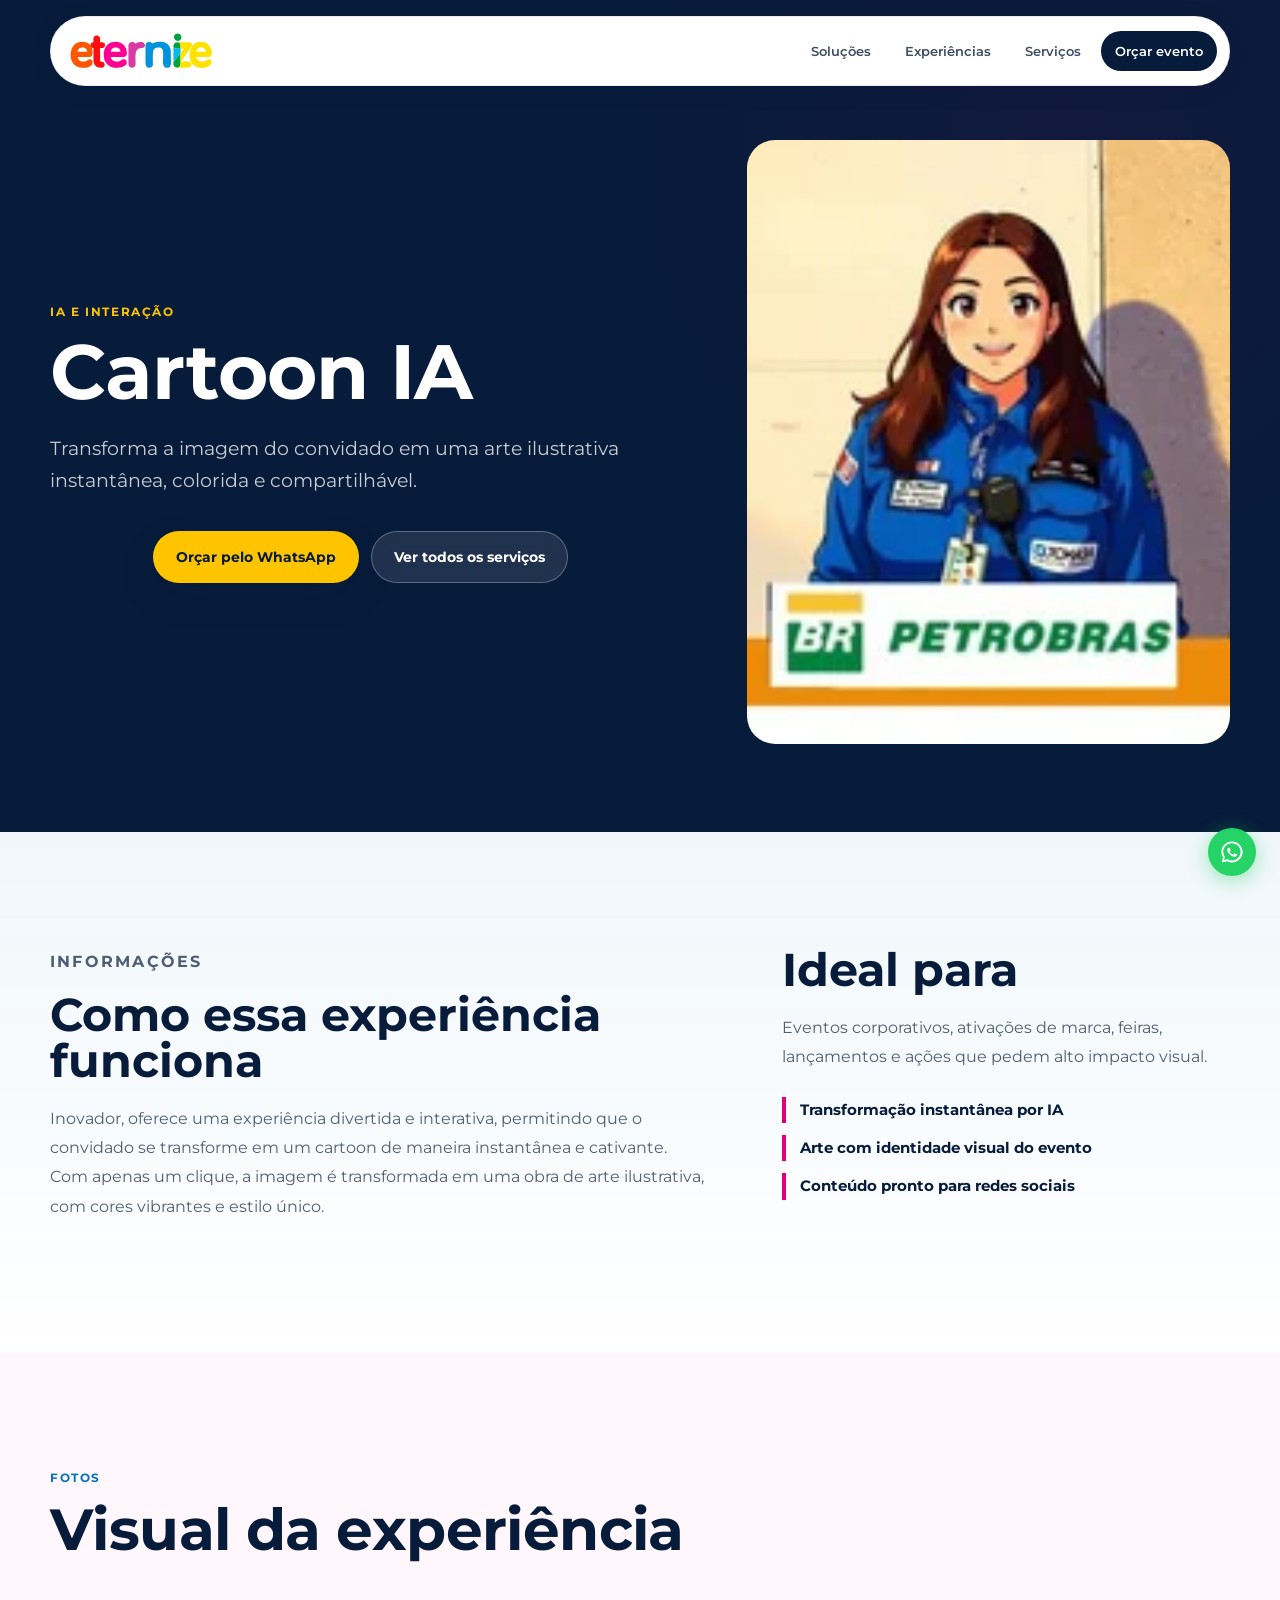
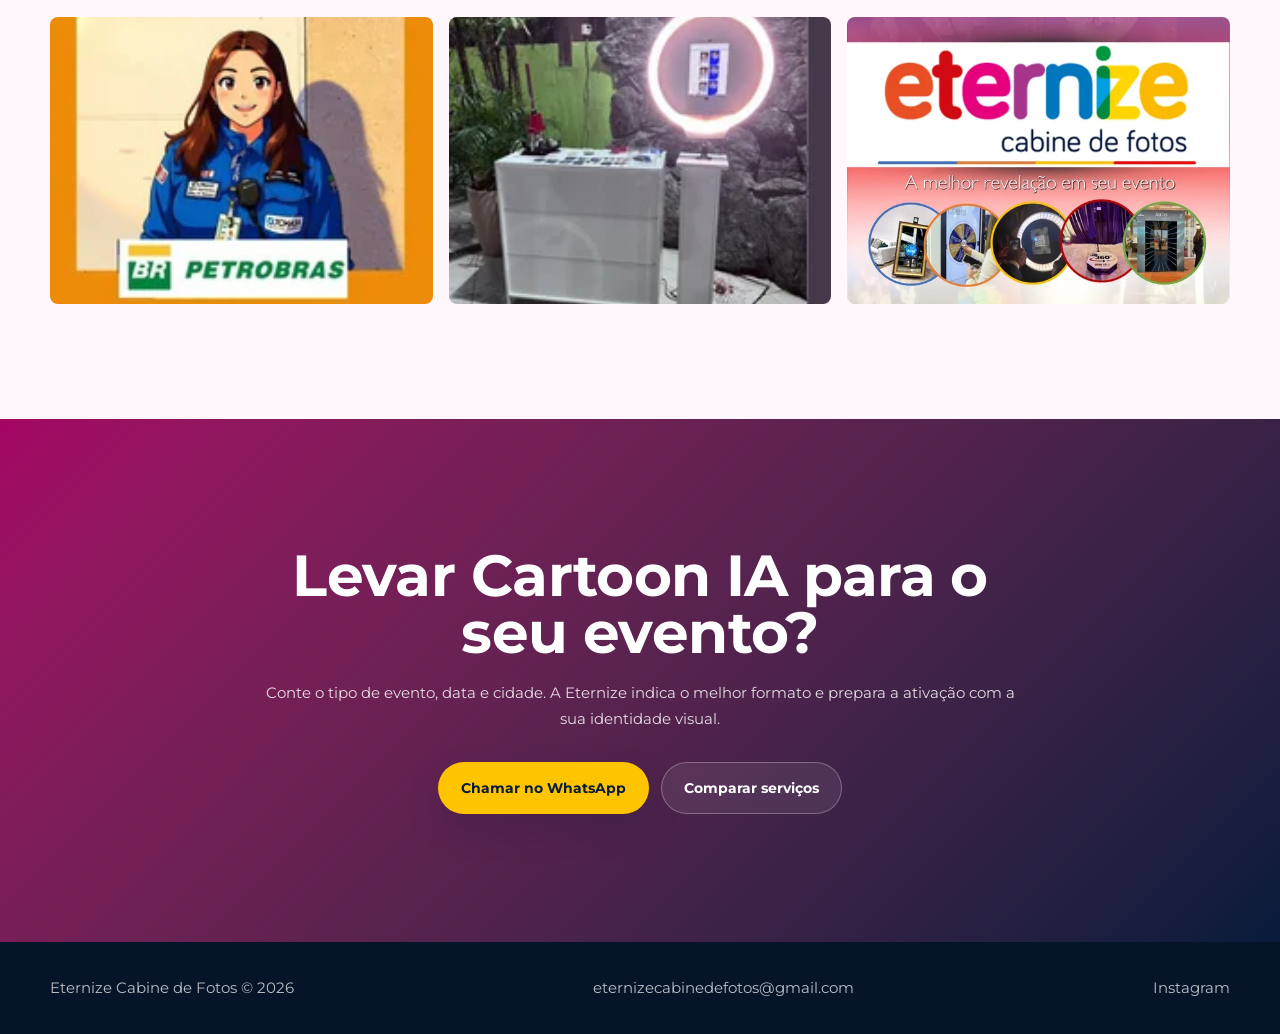
==== produto.html @ 64b79873 "Atualiza site Eternize" ====
<!doctype html>
<html lang="pt-BR">
  <head>
    <meta charset="utf-8" />
    <meta name="viewport" content="width=device-width, initial-scale=1" />
    <meta name="description" content="Produto Eternize Cabine de Fotos com fotos, informações e orçamento pelo WhatsApp." />
    <title>Produto | Eternize Cabine de Fotos</title>
    <link rel="preconnect" href="https://fonts.googleapis.com" />
    <link rel="preconnect" href="https://fonts.gstatic.com" crossorigin />
    <link href="https://fonts.googleapis.com/css2?family=Montserrat:ital,wght@0,400;0,500;0,600;0,700;0,800;0,900;1,400;1,600&display=swap" rel="stylesheet" />
    <link rel="stylesheet" href="styles.css" />
  </head>
  <body>
    <div class="scroll-progress" aria-hidden="true"></div>

    <header class="site-header" data-header>
      <a class="brand" href="index.html#inicio" aria-label="Eternize Cabine de Fotos">
        <img src="logosvg.svg" alt="Eternize cabine de fotos" />
      </a>
      <button class="nav-toggle" type="button" aria-label="Abrir menu" aria-expanded="false" data-nav-toggle>
        <span></span>
        <span></span>
        <span></span>
      </button>
      <nav class="nav-links" data-nav>
        <a href="index.html#solucoes">Soluções</a>
        <a href="index.html#experiencias">Experiências</a>
        <a href="servicos.html">Serviços</a>
        <a class="nav-cta" href="https://wa.me/5513991571785?text=Ola%2C%20quero%20potencializar%20meu%20evento%20com%20a%20Eternize." target="_blank" rel="noreferrer">Orçar evento</a>
      </nav>
    </header>

    <main class="product-page" data-product-page>
      <section class="product-hero" data-product-accent>
        <div class="product-hero-copy reveal">
          <p class="eyebrow" data-product-category>Serviço Eternize</p>
          <h1 data-product-title>Produto Eternize</h1>
          <p data-product-summary>Experiência interativa para eventos sociais e corporativos.</p>
          <div class="hero-actions">
            <a class="button button-primary" href="#" target="_blank" rel="noreferrer" data-product-whatsapp data-ripple>Orçar pelo WhatsApp</a>
            <a class="button button-ghost services-back-link" href="servicos.html" data-ripple>Ver todos os serviços</a>
          </div>
        </div>
        <figure class="product-hero-media reveal">
          <img src="assets/site/totem-fotos.webp" alt="" data-product-image />
        </figure>
      </section>

      <section class="section product-info-section">
        <div class="product-info-grid">
          <div class="product-copy reveal">
            <p class="eyebrow">Informações</p>
            <h2>Como essa experiência funciona</h2>
            <p data-product-description></p>
          </div>
          <div class="product-details reveal">
            <h2>Ideal para</h2>
            <p data-product-ideal></p>
            <ul data-product-features></ul>
          </div>
        </div>
      </section>

      <section class="section product-gallery-section">
        <div class="section-heading reveal">
          <p class="eyebrow">Fotos</p>
          <h2>Visual da experiência</h2>
        </div>
        <div class="product-gallery" data-product-gallery></div>
      </section>

      <section class="product-final-cta" data-product-accent>
        <div class="final-inner reveal">
          <h2 data-product-cta-title>Vamos montar essa experiência no seu evento?</h2>
          <p>Conte o tipo de evento, data e cidade. A Eternize indica o melhor formato e prepara a ativação com a sua identidade visual.</p>
          <div class="hero-actions">
            <a class="button button-primary" href="#" target="_blank" rel="noreferrer" data-product-whatsapp data-ripple>Chamar no WhatsApp</a>
            <a class="button button-ghost light" href="servicos.html" data-ripple>Comparar serviços</a>
          </div>
        </div>
      </section>
    </main>

    <footer class="site-footer">
      <p>Eternize Cabine de Fotos © 2026</p>
      <a href="mailto:eternizecabinedefotos@gmail.com">eternizecabinedefotos@gmail.com</a>
      <a href="https://www.instagram.com/eternizecabinedefotos/" target="_blank" rel="noreferrer">Instagram</a>
    </footer>

    <a class="wpp-float" href="https://wa.me/5513991571785?text=Ola%2C%20quero%20conhecer%20as%20ativacoes%20da%20Eternize." target="_blank" rel="noreferrer" aria-label="Falar no WhatsApp">
      <svg viewBox="0 0 32 32" fill="currentColor" aria-hidden="true">
        <path d="M16 3C8.8 3 3 8.7 3 15.8c0 2.4.7 4.7 1.9 6.7L3.5 29l6.7-1.7c1.8 1 3.8 1.5 5.9 1.5 7.2 0 13-5.7 13-12.8S23.2 3 16 3Zm0 23.5c-1.9 0-3.7-.5-5.3-1.5l-.4-.2-4 .9.9-3.8-.3-.4c-1.1-1.7-1.7-3.6-1.7-5.7 0-5.8 4.8-10.5 10.7-10.5s10.7 4.7 10.7 10.5S21.9 26.5 16 26.5Zm5.9-7.8c-.3-.2-1.9-.9-2.2-1-.3-.1-.5-.2-.7.2-.2.3-.8 1-.9 1.2-.2.2-.3.2-.6.1-.3-.2-1.3-.5-2.5-1.5-.9-.8-1.5-1.8-1.7-2.1-.2-.3 0-.5.1-.6.1-.1.3-.3.5-.5.1-.2.2-.3.3-.5.1-.2 0-.4 0-.5 0-.2-.7-1.7-1-2.3-.3-.6-.5-.5-.7-.5h-.6c-.2 0-.5.1-.8.4-.3.3-1 1-1 2.5s1.1 2.9 1.2 3.1c.2.2 2.1 3.2 5.1 4.5.7.3 1.3.5 1.7.6.7.2 1.4.2 1.9.1.6-.1 1.9-.8 2.1-1.5.3-.7.3-1.4.2-1.5-.1-.1-.3-.2-.6-.4Z"/>
      </svg>
    </a>

    <script src="produtos.js"></script>
    <script src="produto.js"></script>
    <script src="script.js"></script>
  </body>
</html>
---- styles.css ----
:root {
  --ink: #071b3a;
  --ink-2: #17335f;
  --paper: #fbfcff;
  --muted: #667085;
  --line: rgba(7, 27, 58, 0.12);
  --white: #ffffff;
  --orange: #f15a24;
  --red: #df1018;
  --pink: #e2007a;
  --blue: #0274bc;
  --green: #0aa64b;
  --yellow: #ffc400;
  --shadow: 0 24px 70px rgba(7, 27, 58, 0.18);
  --radius: 12px;
  --section-accent: var(--blue);
}

/* Prevent scroll during loader */
html.js-loading {
  overflow: hidden;
}

/* ─── Loader ─────────────────────────────────────────────────── */
#loader {
  position: fixed;
  inset: 0;
  z-index: 9999;
  display: flex;
  align-items: center;
  justify-content: center;
  background: var(--ink);
}

.loader-inner {
  display: flex;
  flex-direction: column;
  align-items: center;
}

.loader-logo {
  width: min(520px, 78vw);
  height: auto;
  overflow: visible;
}

.loader-logo path {
  fill: transparent;
  stroke-linecap: round;
  stroke-linejoin: round;
}

/* Base */
* {
  box-sizing: border-box;
}

html {
  scroll-behavior: smooth;
}

body {
  margin: 0;
  color: var(--ink);
  background: var(--paper);
  font-family:
    "Montserrat", ui-sans-serif, system-ui, -apple-system, BlinkMacSystemFont, "Segoe UI", sans-serif;
  letter-spacing: 0;
}

body.nav-open {
  overflow: hidden;
}

img {
  display: block;
  max-width: 100%;
}

a {
  color: inherit;
  text-decoration: none;
}

button,
a {
  -webkit-tap-highlight-color: transparent;
}

.scroll-progress {
  position: fixed;
  inset: 0 auto auto 0;
  z-index: 80;
  width: 100%;
  height: 4px;
  transform: scaleX(0);
  transform-origin: left;
  background: linear-gradient(90deg, var(--orange), var(--pink), var(--blue), var(--green), var(--yellow));
}

.site-header {
  position: fixed;
  top: 16px;
  left: 50%;
  z-index: 70;
  display: flex;
  width: min(1180px, calc(100% - 32px));
  height: 70px;
  align-items: center;
  justify-content: space-between;
  gap: 24px;
  padding: 10px 12px 10px 18px;
  border: 1px solid rgba(7, 27, 58, 0.08);
  border-radius: 999px;
  background: #ffffff;
  box-shadow: 0 4px 24px rgba(7, 27, 58, 0.08);
  transform: translateX(-50%);
  transition:
    top 220ms ease,
    box-shadow 220ms ease;
}

.site-header.is-scrolled {
  top: 10px;
  box-shadow: 0 8px 36px rgba(7, 27, 58, 0.13);
}

.brand {
  display: inline-flex;
  align-items: center;
  height: 38px;
  flex-shrink: 0;
}

.brand img {
  width: auto;
  height: 100%;
  object-fit: contain;
}

.nav-links {
  display: flex;
  align-items: center;
  gap: 6px;
  font-size: 0.82rem;
  font-weight: 600;
  color: rgba(7, 27, 58, 0.78);
}

.nav-links a {
  display: inline-flex;
  min-height: 40px;
  align-items: center;
  border-radius: 999px;
  padding: 0 14px;
  transition:
    color 180ms ease,
    background-color 180ms ease,
    transform 180ms ease;
}

.nav-links a:hover {
  color: var(--ink);
  background: rgba(2, 116, 188, 0.08);
  transform: translateY(-1px);
}

.nav-links .nav-cta {
  color: var(--white);
  background: var(--ink);
}

.nav-links .nav-cta:hover {
  color: var(--white);
  background: var(--blue);
}

.nav-toggle {
  display: none;
  width: 44px;
  height: 44px;
  flex: 0 0 auto;
  border: 0;
  border-radius: 999px;
  background: var(--ink);
  color: var(--white);
  cursor: pointer;
}

.nav-toggle span {
  display: block;
  width: 18px;
  height: 2px;
  margin: 4px auto;
  border-radius: 999px;
  background: currentColor;
  transition:
    transform 180ms ease,
    opacity 180ms ease;
}

.nav-open .nav-toggle span:nth-child(1) {
  transform: translateY(6px) rotate(45deg);
}

.nav-open .nav-toggle span:nth-child(2) {
  opacity: 0;
}

.nav-open .nav-toggle span:nth-child(3) {
  transform: translateY(-6px) rotate(-45deg);
}

.hero {
  position: relative;
  min-height: 100svh;
  overflow: hidden;
  display: flex;
  flex-direction: column;
  align-items: center;
  justify-content: center;
  text-align: center;
  padding: 120px clamp(24px, 8vw, 140px) 96px;
  color: var(--white);
  isolation: isolate;
}

.hero-video {
  position: absolute;
  inset: 0;
  width: 100%;
  height: 100%;
  object-fit: cover;
  z-index: -2;
  pointer-events: none;
}

.hero-video--desktop { display: none; }
.hero-video--mobile  { display: block; }

@media (min-width: 768px) {
  .hero-video--mobile  { display: none; }
  .hero-video--desktop { display: block; }
}

.hero-overlay {
  position: absolute;
  inset: 0;
  z-index: -1;
  background: linear-gradient(
    180deg,
    rgba(7, 27, 58, 0.88) 0%,
    rgba(7, 27, 58, 0.58) 48%,
    rgba(7, 27, 58, 0.92) 100%
  );
}

.hero-scroll {
  position: absolute;
  bottom: 36px;
  left: 50%;
  transform: translateX(-50%);
  z-index: 2;
  width: 22px;
  height: 36px;
  border: 2px solid rgba(255, 255, 255, 0.32);
  border-radius: 99px;
}

.hero-scroll::before {
  content: "";
  position: absolute;
  top: 5px;
  left: 50%;
  transform: translateX(-50%);
  width: 3px;
  height: 7px;
  background: rgba(255, 255, 255, 0.65);
  border-radius: 99px;
  animation: hero-dot 1.8s ease-in-out infinite;
}

@keyframes hero-dot {
  0%   { opacity: 1; top: 5px; }
  100% { opacity: 0; top: 22px; }
}

/* Hero badge */
.hero-badge {
  display: inline-flex;
  align-items: center;
  gap: 10px;
  margin-bottom: 20px;
  padding: 7px 16px 7px 12px;
  border: 1px solid rgba(255, 255, 255, 0.18);
  border-radius: 999px;
  background: rgba(255, 255, 255, 0.08);
  backdrop-filter: blur(12px);
  color: rgba(255, 255, 255, 0.88);
  font-size: 0.75rem;
  font-weight: 700;
  letter-spacing: 0.06em;
  text-transform: uppercase;
}

.hero-badge-pulse {
  display: block;
  width: 8px;
  height: 8px;
  flex-shrink: 0;
  border-radius: 50%;
  background: #22e87a;
  box-shadow: 0 0 0 0 rgba(34, 232, 122, 0.5);
  animation: badge-pulse 2.2s ease-out infinite;
}

@keyframes badge-pulse {
  0%   { box-shadow: 0 0 0 0 rgba(34, 232, 122, 0.55); }
  70%  { box-shadow: 0 0 0 8px rgba(34, 232, 122, 0); }
  100% { box-shadow: 0 0 0 0 rgba(34, 232, 122, 0); }
}

.hero-content {
  position: relative;
  z-index: 2;
  max-width: 860px;
  display: flex;
  flex-direction: column;
  align-items: center;
}

.hero-content .eyebrow {
  color: var(--yellow);
}

.hero-highlight {
  color: var(--yellow);
}

.hero-highlight-pink {
  color: var(--pink);
}

.hero-content h1 {
  max-width: 20ch;
}

.eyebrow {
  display: inline-block;
  margin: 0 0 16px;
  color: var(--section-accent);
  font-size: 0.72rem;
  font-weight: 700;
  letter-spacing: 0.14em;
  text-transform: uppercase;
}

h1,
h2,
h3,
p {
  margin-top: 0;
}

h1 {
  max-width: 12ch;
  margin-bottom: 22px;
  font-family: "Montserrat", sans-serif;
  font-size: clamp(2.6rem, 5vw, 5.5rem);
  line-height: 1.05;
  font-weight: 700;
  letter-spacing: -0.01em;
}

h2 {
  margin-bottom: 18px;
  font-family: "Montserrat", sans-serif;
  font-size: clamp(2rem, 4.5vw, 5rem);
  line-height: 1.0;
  font-weight: 700;
  letter-spacing: -0.01em;
}

h3 {
  margin-bottom: 10px;
  font-size: 0.95rem;
  line-height: 1.3;
  font-weight: 700;
}

.hero-copy {
  max-width: 620px;
  margin-bottom: 36px;
  color: rgba(255, 255, 255, 0.78);
  font-size: clamp(1rem, 1.8vw, 1.2rem);
  line-height: 1.6;
}

.hero-actions {
  display: flex;
  flex-wrap: wrap;
  gap: 12px;
  align-items: center;
  justify-content: center;
}

.button {
  --button-bg: var(--white);
  --button-fg: var(--ink);
  position: relative;
  isolation: isolate;
  display: inline-flex;
  min-height: 52px;
  align-items: center;
  justify-content: center;
  overflow: hidden;
  border: 1px solid transparent;
  border-radius: 999px;
  padding: 0 22px;
  color: var(--button-fg);
  background: var(--button-bg);
  font-size: 0.88rem;
  font-weight: 700;
  box-shadow: 0 14px 35px rgba(7, 27, 58, 0.16);
  transition:
    transform 180ms ease,
    box-shadow 180ms ease,
    border-color 180ms ease;
}

.button::before {
  position: absolute;
  inset: auto auto 0 0;
  z-index: -1;
  width: 100%;
  height: 0;
  background: var(--section-accent);
  content: "";
  transition: height 260ms cubic-bezier(0.2, 0.8, 0.2, 1);
}

.button:hover {
  transform: translateY(-2px);
  box-shadow: 0 18px 48px rgba(7, 27, 58, 0.24);
}

.button:hover::before {
  height: 100%;
}

.button-primary {
  --button-bg: var(--yellow);
  --button-fg: var(--ink);
}

.button-ghost {
  --button-bg: rgba(255, 255, 255, 0.11);
  --button-fg: var(--white);
  border-color: rgba(255, 255, 255, 0.28);
  box-shadow: none;
  backdrop-filter: blur(12px);
}

.button-ghost.light {
  --button-bg: rgba(255, 255, 255, 0.08);
  --button-fg: var(--white);
}

.ripple {
  position: absolute;
  width: 18px;
  height: 18px;
  border-radius: 999px;
  pointer-events: none;
  background: rgba(255, 255, 255, 0.55);
  transform: translate(-50%, -50%) scale(0);
  animation: ripple 520ms ease-out;
}

@keyframes ripple {
  to {
    opacity: 0;
    transform: translate(-50%, -50%) scale(18);
  }
}

/* ─── Ticker bar ─────────────────────────────────────────────── */
@keyframes ticker-scroll {
  from { transform: translateX(0); }
  to   { transform: translateX(-50%); }
}

.ticker-section {
  position: relative;
  z-index: 6;
  background: var(--yellow);
  overflow: hidden;
  padding: 20px 0;
  box-shadow: 0 8px 40px rgba(7, 27, 58, 0.22);
}

.ticker-inner {
  display: flex;
  overflow: hidden;
}

.ticker-track {
  display: flex;
  width: max-content;
  white-space: nowrap;
  animation: ticker-scroll 30s linear infinite;
}

.ticker-section:hover .ticker-track {
  animation-play-state: paused;
}

.ticker-item {
  display: inline-flex;
  align-items: center;
  padding: 4px 0;
  color: var(--ink);
  font-size: 0.78rem;
  font-weight: 800;
  letter-spacing: 0.1em;
  text-transform: uppercase;
  white-space: nowrap;
}

.ticker-item::after {
  content: "◆";
  margin: 0 22px;
  color: var(--orange);
  font-size: 0.55em;
  vertical-align: middle;
}


/* ─── WhatsApp float ─────────────────────────────────────────── */
.wpp-float {
  position: fixed;
  bottom: 24px;
  right: 24px;
  z-index: 200;
  display: flex;
  align-items: center;
  justify-content: center;
  width: 48px;
  height: 48px;
  border-radius: 50%;
  background: #25d366;
  color: #fff;
  box-shadow: 0 4px 20px rgba(37, 211, 102, 0.45);
  transition: transform 200ms ease, box-shadow 200ms ease;
}

.wpp-float svg {
  width: 26px;
  height: 26px;
}

.wpp-float:hover {
  transform: scale(1.1);
  box-shadow: 0 6px 28px rgba(37, 211, 102, 0.6);
}

.section {
  --section-accent: var(--blue);
  padding: clamp(72px, 9vw, 132px) max(24px, calc((100vw - 1180px) / 2));
}

.section-blue {
  --section-accent: var(--blue);
}

.section-orange {
  --section-accent: var(--orange);
}

.section-pink {
  --section-accent: var(--pink);
}

.section-green {
  --section-accent: var(--green);
}

.section-yellow {
  --section-accent: var(--yellow);
}

.section-red {
  --section-accent: var(--red);
}

.section-heading {
  max-width: 840px;
  margin-bottom: clamp(34px, 5vw, 58px);
}

.section-heading p:not(.eyebrow) {
  max-width: 720px;
  color: var(--muted);
  font-size: 0.96rem;
  line-height: 1.72;
}

.goals-section {
  position: relative;
  overflow: hidden;
  isolation: isolate;
  background:
    linear-gradient(135deg, rgba(2, 116, 188, 0.1), rgba(2, 116, 188, 0) 36%),
    linear-gradient(180deg, #ffffff 0%, #f7fbff 48%, #fff7f2 100%);
}

.goals-section::before {
  position: absolute;
  inset: 0;
  z-index: -1;
  background-image:
    linear-gradient(rgba(7, 27, 58, 0.055) 1px, transparent 1px),
    linear-gradient(90deg, rgba(7, 27, 58, 0.055) 1px, transparent 1px);
  background-size: 58px 58px;
  content: "";
  opacity: 0.6;
  pointer-events: none;
}

.goals-shell {
  display: grid;
  grid-template-columns: minmax(0, 1.15fr) minmax(300px, 0.75fr);
  gap: clamp(32px, 6vw, 84px);
  align-items: stretch;
  margin-bottom: clamp(34px, 6vw, 72px);
}

.goals-intro {
  max-width: 790px;
}

.goals-intro h2 {
  max-width: 760px;
  margin-bottom: 20px;
  letter-spacing: 0;
}

.goals-title-accent {
  color: var(--orange);
}

.goals-intro > p {
  max-width: 680px;
  margin-bottom: 28px;
  color: rgba(7, 27, 58, 0.72);
  font-size: clamp(0.98rem, 1.5vw, 1.08rem);
  line-height: 1.74;
}

.goals-proof {
  display: grid;
  grid-template-columns: repeat(3, minmax(0, 1fr));
  gap: 12px;
}

.goals-proof span {
  min-width: 0;
  border-left: 3px solid var(--orange);
  padding: 2px 0 2px 14px;
  color: rgba(7, 27, 58, 0.68);
  font-size: 0.8rem;
  line-height: 1.55;
}

.goals-proof strong {
  display: block;
  margin-bottom: 4px;
  color: var(--ink);
  font-size: 0.76rem;
  letter-spacing: 0.08em;
  text-transform: uppercase;
}

.goals-showcase {
  display: flex;
  width: min(100%, 390px);
  height: 100%;
  justify-self: end;
}

.goals-showcase-media {
  position: relative;
  flex: 1 1 auto;
  overflow: hidden;
  height: 100%;
  min-height: 100%;
  width: 100%;
  margin: 0;
  border: 0;
  border-radius: 28px;
  background: #06142a;
  box-shadow: none;
}

.goals-showcase-media img {
  position: absolute;
  inset: 0;
  width: 100%;
  height: 100%;
  min-height: 100%;
  object-fit: cover;
  opacity: 1;
}

.goals-grid {
  display: grid;
  grid-template-columns: repeat(4, minmax(0, 1fr));
  gap: 16px;
}

.goals-card {
  position: relative;
  display: flex;
  min-width: 0;
  min-height: 292px;
  flex-direction: column;
  overflow: hidden;
  border: 1px solid rgba(7, 27, 58, 0.1);
  border-radius: 8px;
  padding: 22px;
  color: var(--ink);
  background: linear-gradient(180deg, #ffffff 0%, #fbfdff 100%);
  box-shadow: 0 10px 32px rgba(7, 27, 58, 0.08);
  transition:
    transform 200ms ease,
    box-shadow 200ms ease,
    border-color 200ms ease;
}

.goals-card::before {
  position: absolute;
  inset: 0 0 auto;
  height: 4px;
  background: var(--gc);
  content: "";
}

.goals-card::after {
  position: absolute;
  right: -26px;
  bottom: 18px;
  width: 92px;
  height: 180px;
  background: var(--gc);
  content: "";
  opacity: 0.055;
  pointer-events: none;
  transform: skewX(-16deg);
}

.goals-card:hover,
.goals-card:focus-visible {
  border-color: var(--gc);
  box-shadow: 0 24px 64px rgba(7, 27, 58, 0.16);
  transform: translateY(-6px);
}

.goals-card:focus-visible {
  outline: 3px solid rgba(2, 116, 188, 0.28);
  outline-offset: 3px;
}

.goals-icon {
  position: relative;
  z-index: 1;
  display: inline-flex;
  width: 58px;
  height: 58px;
  align-items: center;
  justify-content: center;
  border-radius: 8px;
  color: var(--white);
  background: var(--gc);
  box-shadow: 0 16px 32px rgba(7, 27, 58, 0.16);
}

.goals-icon svg {
  width: 30px;
  height: 30px;
}

.goals-watermark {
  position: absolute;
  top: 22px;
  right: 18px;
  color: rgba(7, 27, 58, 0.055);
  font-size: clamp(3.2rem, 5vw, 4.9rem);
  font-weight: 900;
  line-height: 0.8;
}

.goals-card h3 {
  position: relative;
  z-index: 1;
  margin: 26px 0 12px;
  font-size: clamp(1.05rem, 1.3vw, 1.24rem);
  letter-spacing: 0;
}

.goals-card p {
  position: relative;
  z-index: 1;
  margin-bottom: 0;
  color: rgba(7, 27, 58, 0.68);
  font-size: 0.88rem;
  line-height: 1.65;
}

.goals-link {
  position: relative;
  z-index: 1;
  display: inline-flex;
  width: fit-content;
  align-items: center;
  gap: 8px;
  margin-top: auto;
  padding-top: 24px;
  color: var(--gc);
  font-size: 0.82rem;
  font-weight: 800;
}

.goals-link svg {
  width: 17px;
  height: 17px;
  transition: transform 180ms ease;
}

.goals-card:hover .goals-link svg,
.goals-card:focus-visible .goals-link svg {
  transform: translateX(4px);
}

.experience-section {
  overflow: hidden;
  background: #fff7fb;
}

.experience-head {
  display: flex;
  align-items: end;
  justify-content: space-between;
  gap: 28px;
  margin-bottom: clamp(28px, 4vw, 46px);
}

.experience-head .section-heading {
  margin-bottom: 0;
}

.experience-all-link {
  flex: 0 0 auto;
  margin-bottom: 8px;
}

.experience-all-link--mobile {
  display: none;
}

.experience-carousel {
  width: 100vw;
  margin-left: calc(50% - 50vw);
  overflow-x: auto;
  overflow-y: hidden;
  cursor: grab;
  scrollbar-width: none;
  touch-action: pan-y;
  user-select: none;
}

.experience-carousel::-webkit-scrollbar {
  display: none;
}

.experience-carousel.is-dragging {
  cursor: grabbing;
}

.service-carousel-track {
  display: flex;
  width: max-content;
}

.service-carousel-group {
  display: flex;
  flex: 0 0 auto;
  align-items: stretch;
  gap: 18px;
  padding-right: 18px;
}

.experience-carousel .service-card {
  display: flex;
  flex: 0 0 clamp(260px, 21vw, 330px);
  height: 430px;
  flex-direction: column;
  box-shadow: none;
  cursor: pointer;
  -webkit-user-drag: none;
}

.experience-carousel .service-card:hover {
  box-shadow: none;
}

.experience-carousel .service-card:hover img {
  transform: none;
}

.experience-carousel .service-card img {
  height: 196px;
  flex: 0 0 auto;
  pointer-events: none;
  -webkit-user-drag: none;
}

.experience-carousel .service-card div {
  display: flex;
  flex: 1 1 auto;
  flex-direction: column;
}

.experience-carousel .service-card span {
  margin-bottom: 22px;
}

.experience-carousel .service-card div::after {
  display: inline-flex;
  width: fit-content;
  align-items: center;
  justify-content: center;
  margin-top: auto;
  border-radius: 999px;
  padding: 9px 13px;
  color: var(--white);
  background: var(--card-accent, var(--section-accent));
  font-size: 0.74rem;
  font-weight: 800;
  content: "Ver produto";
}

.experience-carousel.is-dragging .service-card {
  pointer-events: none;
}

.filter-bar {
  position: sticky;
  top: 96px;
  z-index: 5;
  display: flex;
  gap: 8px;
  overflow-x: auto;
  margin: -10px 0 28px;
  padding: 10px;
  border: 1px solid rgba(226, 0, 122, 0.12);
  border-radius: 999px;
  background: rgba(255, 255, 255, 0.8);
  box-shadow: 0 18px 54px rgba(7, 27, 58, 0.08);
  backdrop-filter: blur(16px);
  scrollbar-width: none;
}

.filter-bar::-webkit-scrollbar {
  display: none;
}

.filter-button {
  flex: 0 0 auto;
  min-height: 38px;
  border: 0;
  border-radius: 999px;
  padding: 0 14px;
  color: rgba(7, 27, 58, 0.68);
  background: transparent;
  font: inherit;
  font-size: 0.82rem;
  font-weight: 700;
  cursor: pointer;
  transition:
    color 180ms ease,
    background-color 180ms ease,
    transform 180ms ease;
}

.filter-button:hover,
.filter-button.active {
  color: var(--white);
  background: var(--section-accent);
}

.filter-button:hover {
  transform: translateY(-1px);
}

.service-grid {
  display: grid;
  grid-template-columns: repeat(4, minmax(0, 1fr));
  gap: 16px;
}

.service-card {
  position: relative;
  display: block;
  min-width: 0;
  overflow: hidden;
  border: 1px solid rgba(7, 27, 58, 0.08);
  border-radius: 14px;
  color: var(--ink);
  background: var(--white);
  box-shadow: 0 8px 28px rgba(7, 27, 58, 0.07);
  transition:
    transform 220ms ease,
    box-shadow 220ms ease,
    opacity 180ms ease;
}

.service-card::before {
  position: absolute;
  inset: 0 auto auto 0;
  width: 100%;
  height: 4px;
  background: var(--card-accent, var(--section-accent));
  content: "";
}

.service-card:hover {
  box-shadow: 0 20px 56px rgba(7, 27, 58, 0.13);
  transform: translateY(-4px);
}

.service-card[hidden] {
  display: none;
}

.service-card img {
  width: 100%;
  aspect-ratio: 4 / 3;
  object-fit: cover;
  background: #edf2f7;
  border-radius: 6px 6px 0 0;
  transition: transform 400ms ease;
}

.service-card:hover img {
  transform: scale(1.03);
}

.service-card div {
  padding: 16px 18px 20px;
}

.service-card p {
  margin-bottom: 6px;
  color: var(--card-accent, var(--section-accent));
  font-size: 0.68rem;
  font-weight: 700;
  letter-spacing: 0.1em;
  text-transform: uppercase;
}

.service-card h3 {
  font-size: 0.92rem;
  font-weight: 700;
}

.service-card span {
  display: block;
  color: var(--muted);
  font-size: 0.84rem;
  line-height: 1.55;
}

.services-page {
  background:
    linear-gradient(180deg, rgba(226, 0, 122, 0.07), rgba(226, 0, 122, 0) 34%),
    var(--paper);
}

.services-hero {
  min-height: 78svh;
  display: flex;
  align-items: center;
  padding: 140px max(24px, calc((100vw - 1180px) / 2)) 84px;
  color: var(--white);
  background:
    linear-gradient(135deg, rgba(7, 27, 58, 0.96), rgba(2, 116, 188, 0.78)),
    url("assets/site/portfolio-page-3.webp") center / cover;
}

.services-hero-copy {
  max-width: 820px;
}

.services-hero .eyebrow {
  color: var(--yellow);
}

.services-hero h1 {
  max-width: 850px;
  margin-bottom: 24px;
  font-size: clamp(2.4rem, 5.8vw, 5.6rem);
  line-height: 0.98;
}

.services-hero p:not(.eyebrow) {
  max-width: 720px;
  margin-bottom: 34px;
  color: rgba(255, 255, 255, 0.8);
  font-size: 1rem;
  line-height: 1.75;
}

.services-back-link {
  --button-bg: rgba(255, 255, 255, 0.1);
  --button-fg: var(--white);
}

.services-list-section {
  background: #fff7fb;
}

.services-all-grid {
  display: grid;
  grid-template-columns: repeat(3, minmax(0, 1fr));
  gap: 18px;
}

.service-full-card {
  position: relative;
  overflow: hidden;
  border: 1px solid rgba(7, 27, 58, 0.08);
  border-radius: 8px;
  background: var(--white);
  box-shadow: 0 10px 34px rgba(7, 27, 58, 0.08);
}

.service-full-card::before {
  position: absolute;
  inset: 0 0 auto;
  height: 4px;
  background: var(--card-accent, var(--section-accent));
  content: "";
}

.service-full-card img {
  width: 100%;
  aspect-ratio: 4 / 3;
  object-fit: cover;
  background: #edf2f7;
}

.service-full-card div {
  display: flex;
  min-height: 292px;
  flex-direction: column;
  padding: 22px;
}

.service-full-card h2 {
  margin-bottom: 14px;
  font-size: clamp(1.08rem, 1.6vw, 1.36rem);
  line-height: 1.18;
  letter-spacing: 0;
}

.service-full-card p {
  margin-bottom: 24px;
  color: rgba(7, 27, 58, 0.68);
  font-size: 0.92rem;
  line-height: 1.72;
}

.service-full-card-action {
  display: inline-flex;
  width: fit-content;
  align-items: center;
  justify-content: center;
  margin-top: auto;
  border-radius: 999px;
  padding: 11px 16px;
  color: var(--white);
  background: var(--card-accent, var(--section-accent));
  font-size: 0.78rem;
  font-weight: 800;
}

.product-page {
  background: var(--paper);
}

.product-hero {
  --product-accent: var(--pink);
  display: grid;
  min-height: 88svh;
  grid-template-columns: minmax(0, 0.95fr) minmax(340px, 0.74fr);
  gap: clamp(32px, 6vw, 88px);
  align-items: center;
  padding: 140px max(24px, calc((100vw - 1180px) / 2)) 88px;
  color: var(--white);
  background:
    linear-gradient(135deg, rgba(7, 27, 58, 0.97), rgba(7, 27, 58, 0.82)),
    radial-gradient(circle at 82% 18%, color-mix(in srgb, var(--product-accent) 42%, transparent), transparent 34%),
    var(--ink);
}

.product-hero .eyebrow {
  color: var(--yellow);
}

.product-hero h1 {
  max-width: 780px;
  margin-bottom: 24px;
  font-size: clamp(2.7rem, 6vw, 6.2rem);
  line-height: 0.96;
}

.product-hero-copy > p:not(.eyebrow) {
  max-width: 660px;
  margin-bottom: 34px;
  color: rgba(255, 255, 255, 0.78);
  font-size: clamp(1rem, 1.6vw, 1.16rem);
  line-height: 1.72;
}

.product-hero-media {
  overflow: hidden;
  margin: 0;
  border-radius: 28px;
  background: rgba(255, 255, 255, 0.08);
}

.product-hero-media img {
  width: 100%;
  aspect-ratio: 4 / 5;
  object-fit: cover;
}

.product-info-section {
  background:
    linear-gradient(180deg, rgba(2, 116, 188, 0.06), rgba(2, 116, 188, 0)),
    #ffffff;
}

.product-info-grid {
  display: grid;
  grid-template-columns: minmax(0, 0.95fr) minmax(320px, 0.65fr);
  gap: clamp(28px, 6vw, 82px);
}

.product-copy h2,
.product-details h2 {
  max-width: 720px;
  margin-bottom: 20px;
  font-size: clamp(1.8rem, 3.6vw, 4.2rem);
  letter-spacing: 0;
}

.product-copy p,
.product-details p {
  color: rgba(7, 27, 58, 0.7);
  font-size: 1rem;
  line-height: 1.82;
}

.product-details ul {
  display: grid;
  gap: 12px;
  margin: 26px 0 0;
  padding: 0;
  list-style: none;
}

.product-details li {
  border-left: 4px solid var(--product-accent, var(--pink));
  padding: 2px 0 2px 14px;
  color: var(--ink);
  font-size: 0.92rem;
  font-weight: 700;
  line-height: 1.5;
}

.product-gallery-section {
  background: #fff7fb;
}

.product-gallery {
  display: grid;
  grid-template-columns: repeat(3, minmax(0, 1fr));
  gap: 16px;
}

.product-gallery-item {
  overflow: hidden;
  margin: 0;
  border-radius: 8px;
  background: #edf2f7;
}

.product-gallery-item img {
  width: 100%;
  aspect-ratio: 4 / 3;
  object-fit: cover;
}

.product-final-cta {
  --product-accent: var(--pink);
  padding: clamp(76px, 10vw, 132px) 24px;
  color: var(--white);
  text-align: center;
  background:
    linear-gradient(135deg, color-mix(in srgb, var(--product-accent) 72%, #06142a), rgba(7, 27, 58, 0.94)),
    var(--ink);
}

.corporate {
  display: grid;
  grid-template-columns: minmax(0, 1.03fr) minmax(330px, 0.72fr);
  gap: clamp(24px, 5vw, 72px);
  align-items: center;
  color: var(--white);
  background:
    linear-gradient(135deg, rgba(7, 27, 58, 0.96), rgba(12, 56, 102, 0.94)),
    var(--ink);
}

.corporate .eyebrow {
  color: #78ceff;
}

.corporate p {
  color: rgba(255, 255, 255, 0.76);
  font-size: 0.96rem;
  line-height: 1.72;
}

.pill-list {
  display: flex;
  flex-wrap: wrap;
  gap: 10px;
  margin-top: 28px;
}

.pill-list span {
  display: inline-flex;
  min-height: 36px;
  align-items: center;
  border: 1px solid rgba(255, 255, 255, 0.18);
  border-radius: 999px;
  padding: 0 14px;
  color: rgba(255, 255, 255, 0.82);
  background: rgba(255, 255, 255, 0.08);
  font-size: 0.84rem;
  font-weight: 500;
}

.corporate-panel {
  overflow: hidden;
  border: 1px solid rgba(255, 255, 255, 0.2);
  border-radius: 14px;
  background: rgba(255, 255, 255, 0.1);
  box-shadow: 0 28px 72px rgba(0, 0, 0, 0.22);
}

.corporate-panel img {
  width: 100%;
  aspect-ratio: 1 / 0.78;
  object-fit: cover;
}

.corporate-panel div {
  padding: 24px;
}

.corporate-panel h3 {
  font-size: 1.05rem;
  font-weight: 700;
}

.process {
  background: #f4fbf6;
}

.process-grid {
  position: relative;
  display: grid;
  grid-template-columns: repeat(4, minmax(0, 1fr));
  gap: 14px;
}

.process-step {
  position: relative;
  min-height: 210px;
  border: 1px solid rgba(10, 166, 75, 0.14);
  border-radius: 14px;
  padding: 24px;
  background: var(--white);
}

.process-step span {
  position: relative;
  z-index: 1;
  display: inline-flex;
  width: 40px;
  height: 40px;
  align-items: center;
  justify-content: center;
  margin-bottom: 28px;
  border-radius: 50%;
  color: var(--white);
  background: var(--green);
  font-size: 0.84rem;
  font-weight: 800;
}

.process-step h3 {
  font-size: 0.9rem;
  font-weight: 700;
}

.process-step p {
  margin-bottom: 0;
  color: var(--muted);
  font-size: 0.88rem;
  line-height: 1.58;
}

.final-cta {
  position: relative;
  overflow: hidden;
  padding: clamp(76px, 10vw, 132px) 24px;
  color: var(--white);
  text-align: center;
  background:
    linear-gradient(135deg, rgba(223, 16, 24, 0.92), rgba(226, 0, 122, 0.88)),
    url("assets/site/brindes-chaveiros.webp") center / cover;
}

.final-cta::before {
  position: absolute;
  inset: 0;
  background: rgba(7, 27, 58, 0.34);
  content: "";
}

.final-inner {
  position: relative;
  max-width: 760px;
  margin: 0 auto;
}

.final-inner img {
  width: 200px;
  height: 72px;
  margin: 0 auto 28px;
  border-radius: 999px;
  object-fit: cover;
}

.final-inner h2 {
  margin-bottom: 18px;
}

.final-inner p {
  margin: 0 auto 30px;
  color: rgba(255, 255, 255, 0.84);
  font-size: 0.96rem;
  line-height: 1.68;
}

.final-inner .hero-actions {
  justify-content: center;
}

.site-footer {
  display: flex;
  min-height: 92px;
  align-items: center;
  justify-content: space-between;
  gap: 18px;
  padding: 24px max(24px, calc((100vw - 1180px) / 2));
  color: rgba(255, 255, 255, 0.72);
  background: #06142a;
  font-size: 0.92rem;
}

.site-footer p {
  margin: 0;
}

.site-footer a:hover {
  color: var(--white);
}

/* ─── Split-text animation ─────────────────────────────────────── */
@keyframes wordReveal {
  from {
    transform: translateY(110%);
    opacity: 0;
  }
  to {
    transform: translateY(0);
    opacity: 1;
  }
}

.split-word {
  display: inline-block;
  overflow: hidden;
  vertical-align: bottom;
  margin-right: 0.22em;
  line-height: 1.0;
}

.split-inner {
  display: inline-block;
  opacity: 0;
  animation: wordReveal 0.72s cubic-bezier(0.16, 1, 0.3, 1) forwards;
  animation-delay: calc(var(--wi) * 80ms);
}

/* ─── Scroll reveal ────────────────────────────────────────────── */
.reveal {
  opacity: 0;
  transform: translateY(22px);
  transition:
    opacity 600ms ease,
    transform 600ms ease;
  transition-delay: var(--reveal-delay, 0ms);
}

.reveal.in-view {
  opacity: 1;
  transform: translateY(0);
}

@media (max-width: 1040px) {
  .site-header {
    height: 64px;
  }

  .brand {
    height: 32px;
  }

  .hero {
    padding-top: 120px;
  }

  .goals-grid,
  .process-grid {
    grid-template-columns: repeat(2, minmax(0, 1fr));
  }

  .service-grid {
    grid-template-columns: repeat(3, minmax(0, 1fr));
  }

  .services-all-grid {
    grid-template-columns: repeat(2, minmax(0, 1fr));
  }

  .product-hero,
  .product-info-grid {
    grid-template-columns: 1fr;
  }

  .product-hero-media {
    max-width: 520px;
  }

  .corporate {
    grid-template-columns: 1fr;
  }

}

@media (max-width: 780px) {
  .site-header {
    padding: 8px 10px 8px 14px;
  }

  .nav-toggle {
    display: block;
  }

  .nav-links {
    position: fixed;
    top: 76px;
    right: 10px;
    left: 10px;
    display: grid;
    gap: 8px;
    padding: 16px;
    border: 1px solid rgba(7, 27, 58, 0.12);
    border-radius: 20px;
    background: rgba(255, 255, 255, 0.96);
    box-shadow: var(--shadow);
    opacity: 0;
    pointer-events: none;
    transform: translateY(-8px);
    transition:
      opacity 180ms ease,
      transform 180ms ease;
  }

  .nav-open .nav-links {
    opacity: 1;
    pointer-events: auto;
    transform: translateY(0);
  }

  .nav-links a {
    justify-content: center;
  }

  .hero {
    min-height: 100svh;
    padding: 110px 22px 90px;
  }

  .hero-content {
    max-width: 100%;
  }

  h1 {
    max-width: 16ch;
  }

  .hero .hero-actions {
    flex-direction: column;
    align-items: center;
  }

  .hero .button {
    width: min(100%, 300px);
  }

  .hero-metrics {
    grid-template-columns: 1fr;
  }

  .section {
    padding: 70px 22px;
  }

  .services-hero {
    min-height: auto;
    padding: 120px 22px 72px;
  }

  .services-hero h1 {
    max-width: 12ch;
  }

  .product-hero {
    min-height: auto;
    padding: 120px 22px 72px;
  }

  .product-hero h1 {
    max-width: 12ch;
  }

  .product-gallery {
    grid-template-columns: 1fr;
  }

  .experience-head {
    display: grid;
    gap: 18px;
  }

  .experience-all-link--desktop {
    display: none;
  }

  .experience-all-link--mobile {
    display: inline-flex;
    width: min(100%, 346px);
    margin: 26px auto 18px;
  }

  .goals-shell {
    grid-template-columns: 1fr;
  }

  .goals-proof,
  .goals-grid,
  .service-grid,
  .services-all-grid,
  .process-grid {
    grid-template-columns: 1fr;
  }

  .goals-card,
  .process-step {
    min-height: auto;
  }

  .goals-showcase {
    display: block;
    width: 100%;
    height: auto;
    justify-self: start;
  }

  .goals-showcase-media {
    height: auto;
    min-height: 0;
  }

  .goals-showcase-media img {
    position: static;
    width: 100%;
    height: auto;
    min-height: 0;
    aspect-ratio: auto;
    object-fit: contain;
  }

  .filter-bar {
    top: 82px;
    margin-right: -22px;
    margin-left: -22px;
    border-radius: 0;
    border-right: 0;
    border-left: 0;
  }

  .corporate-panel img {
    aspect-ratio: 4 / 3;
  }

  .site-footer {
    flex-direction: column;
    align-items: flex-start;
  }
}

@media (max-width: 600px) {
  .site-header {
    width: min(calc(100% - 20px), 370px);
  }
}

@media (max-width: 480px) {
  .hero-actions {
    align-items: stretch;
    flex-direction: column;
  }

  .button {
    width: 100%;
  }

  h1 {
    font-size: clamp(1.9rem, 12vw, 3rem);
  }

  h2 {
    font-size: clamp(1.5rem, 9vw, 2.4rem);
  }

  .goals-card {
    padding: 20px;
  }

  .experience-carousel .service-card {
    flex-basis: min(78vw, 310px);
    height: 414px;
  }

  .experience-carousel .service-card img {
    height: 184px;
  }

}

@media (min-width: 781px) {
  .process-grid::before {
    content: "";
    position: absolute;
    top: calc(24px + 20px); /* padding-top + half bubble height */
    left: calc(12.5% + 20px);
    right: calc(12.5% + 20px);
    height: 1px;
    background: linear-gradient(
      90deg,
      transparent,
      rgba(10, 166, 75, 0.4) 15%,
      rgba(10, 166, 75, 0.4) 85%,
      transparent
    );
    pointer-events: none;
    z-index: 0;
  }
}

@media (prefers-reduced-motion: reduce) {
  *,
  *::before,
  *::after {
    scroll-behavior: auto !important;
    animation-duration: 0.01ms !important;
    animation-iteration-count: 1 !important;
    transition-duration: 0.01ms !important;
  }

  .reveal {
    opacity: 1;
    transform: none;
  }

  .split-inner {
    animation: none;
    opacity: 1;
  }

  .ticker-track {
    animation: none;
  }

  .hero-badge-pulse {
    animation: none;
  }
}
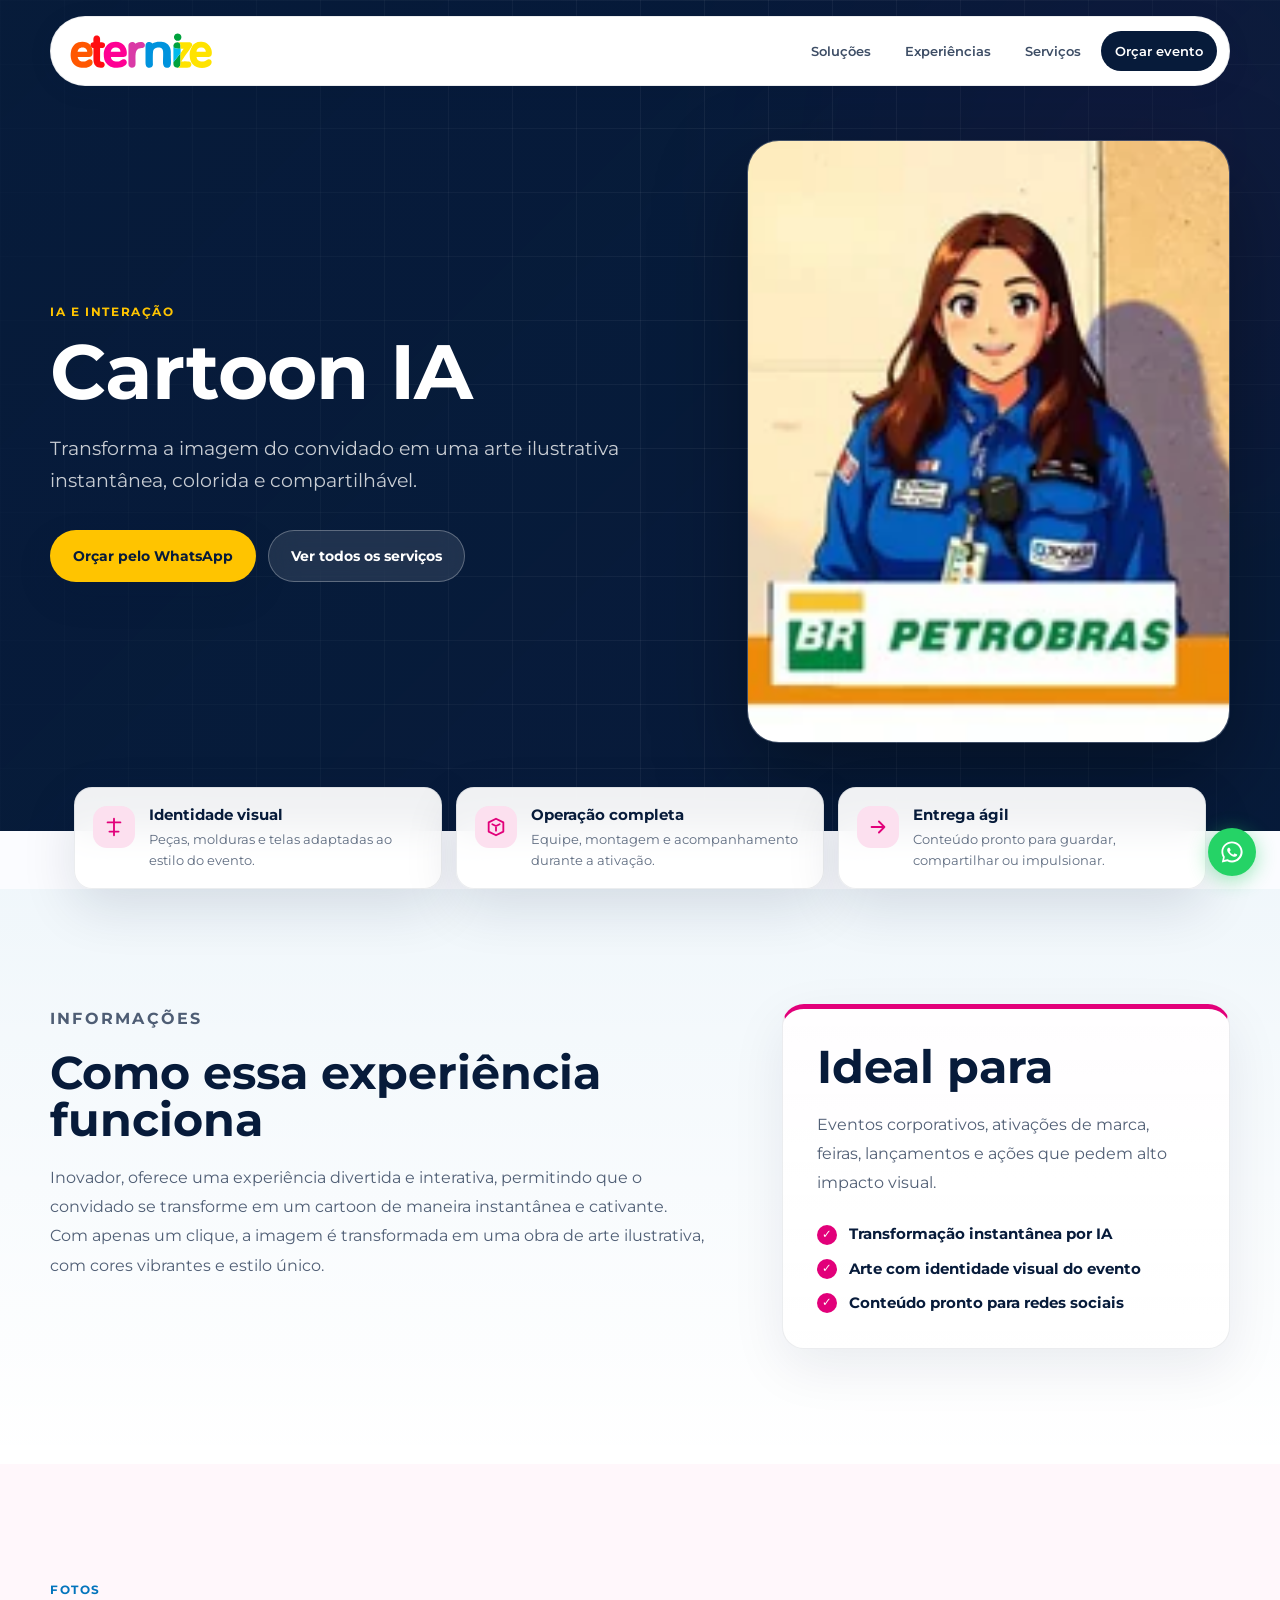
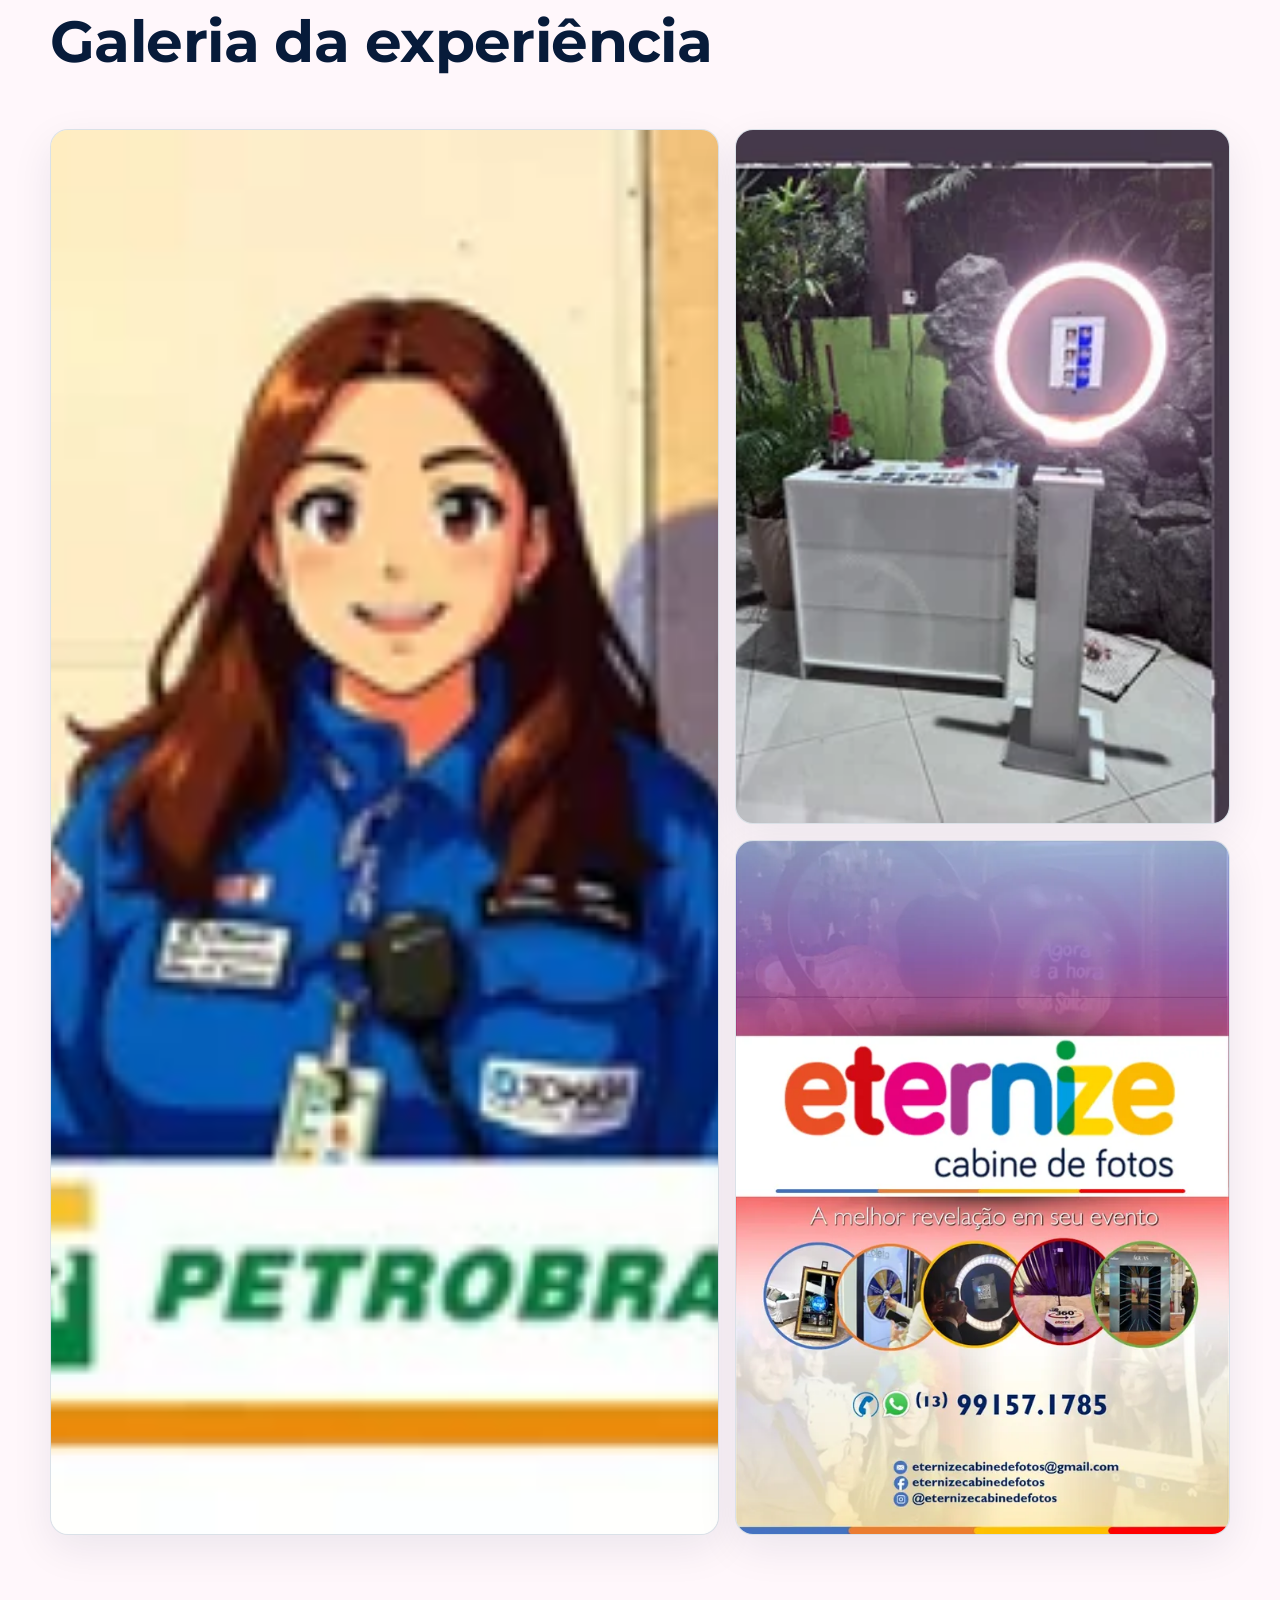
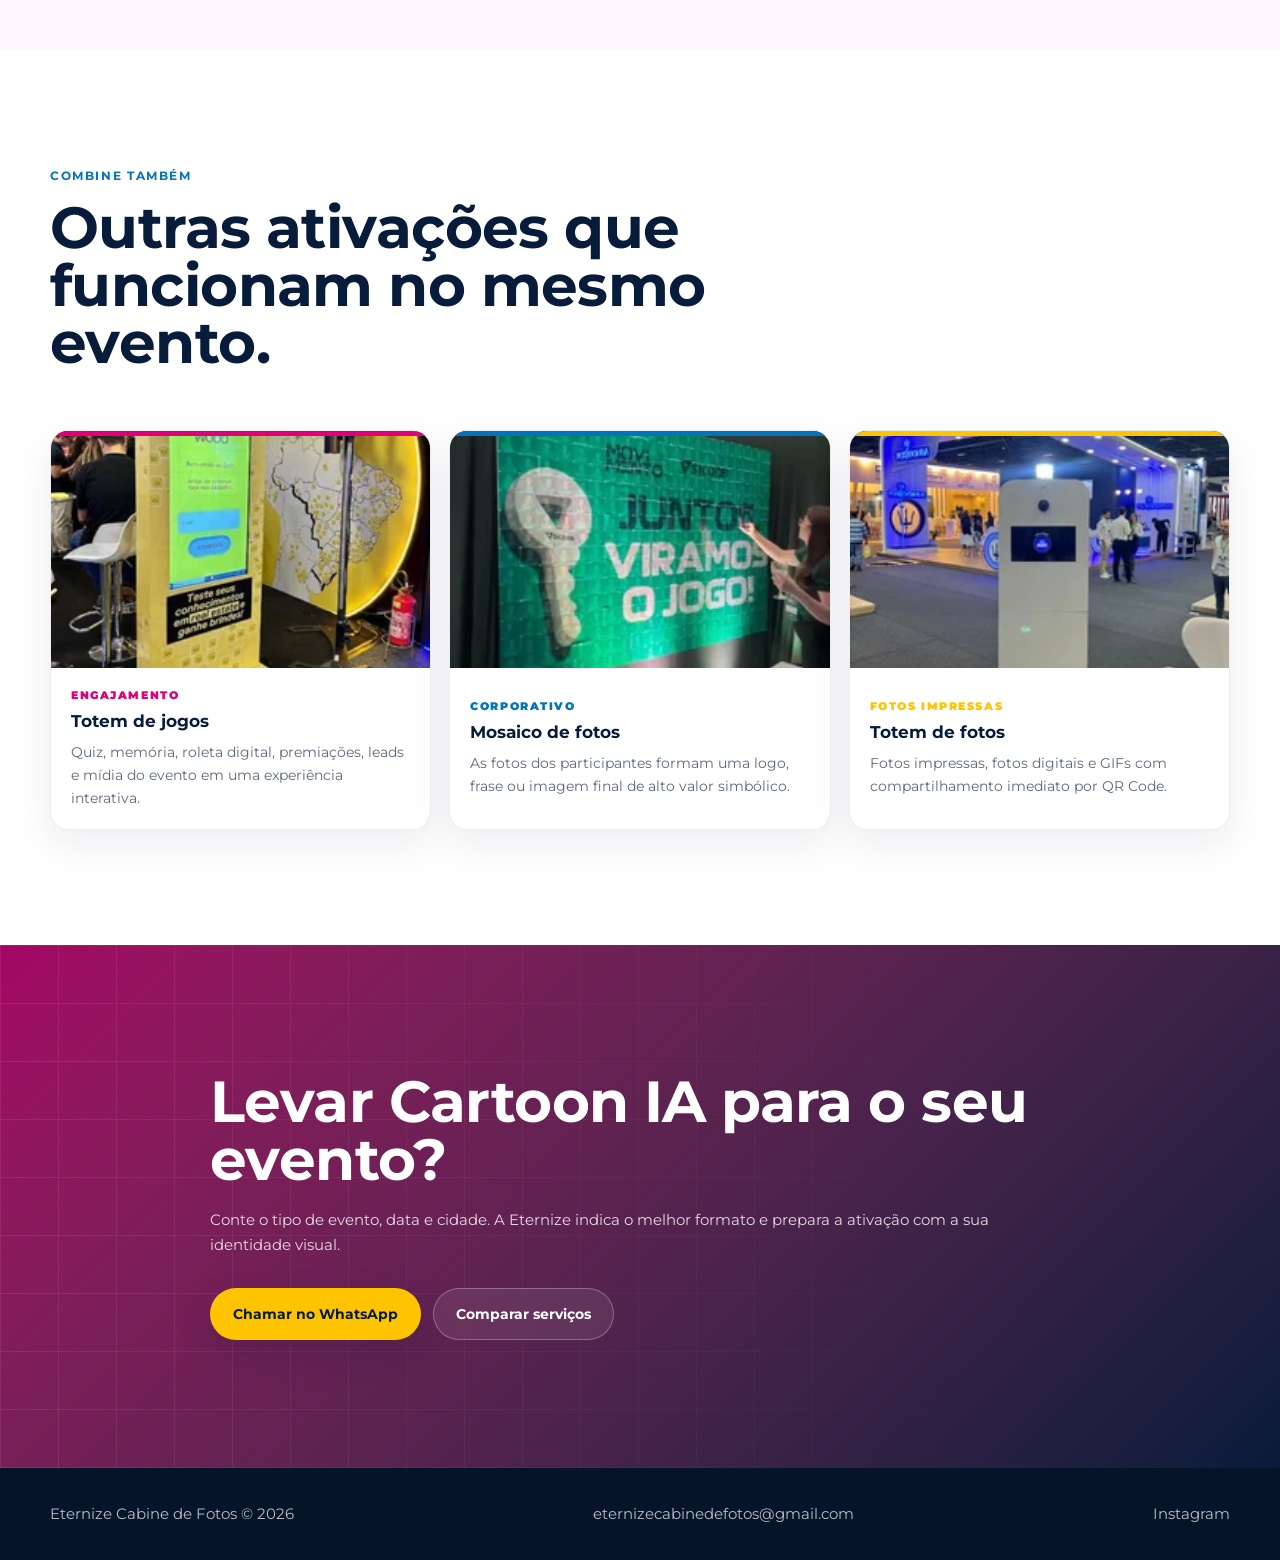
==== commit 966b23a5: "Aprimora paginas de produtos" ====
--- a/produto.html
+++ b/produto.html
@@ -46,6 +46,43 @@
         </figure>
       </section>
 
+      <section class="product-proof-strip" aria-label="Diferenciais Eternize">
+        <article class="product-proof-item reveal">
+          <span class="product-proof-icon" aria-hidden="true">
+            <svg viewBox="0 0 24 24" fill="none">
+              <path d="M12 3v18M5 7h14M7 17h10" stroke="currentColor" stroke-width="2" stroke-linecap="round"/>
+            </svg>
+          </span>
+          <div>
+            <strong>Identidade visual</strong>
+            <p>Peças, molduras e telas adaptadas ao estilo do evento.</p>
+          </div>
+        </article>
+        <article class="product-proof-item reveal">
+          <span class="product-proof-icon" aria-hidden="true">
+            <svg viewBox="0 0 24 24" fill="none">
+              <path d="M4 17V7l8-4 8 4v10l-8 4-8-4Z" stroke="currentColor" stroke-width="2" stroke-linejoin="round"/>
+              <path d="m8 9 4 2 4-2M12 11v5" stroke="currentColor" stroke-width="2" stroke-linecap="round"/>
+            </svg>
+          </span>
+          <div>
+            <strong>Operação completa</strong>
+            <p>Equipe, montagem e acompanhamento durante a ativação.</p>
+          </div>
+        </article>
+        <article class="product-proof-item reveal">
+          <span class="product-proof-icon" aria-hidden="true">
+            <svg viewBox="0 0 24 24" fill="none">
+              <path d="M5 12h14M13 6l6 6-6 6" stroke="currentColor" stroke-width="2" stroke-linecap="round" stroke-linejoin="round"/>
+            </svg>
+          </span>
+          <div>
+            <strong>Entrega ágil</strong>
+            <p>Conteúdo pronto para guardar, compartilhar ou impulsionar.</p>
+          </div>
+        </article>
+      </section>
+
       <section class="section product-info-section">
         <div class="product-info-grid">
           <div class="product-copy reveal">
@@ -64,9 +101,17 @@
       <section class="section product-gallery-section">
         <div class="section-heading reveal">
           <p class="eyebrow">Fotos</p>
-          <h2>Visual da experiência</h2>
+          <h2>Galeria da experiência</h2>
         </div>
         <div class="product-gallery" data-product-gallery></div>
+      </section>
+
+      <section class="section product-related-section">
+        <div class="section-heading reveal">
+          <p class="eyebrow">Combine também</p>
+          <h2>Outras ativações que funcionam no mesmo evento.</h2>
+        </div>
+        <div class="product-related-grid" data-product-related></div>
       </section>
 
       <section class="product-final-cta" data-product-accent>
--- a/styles.css
+++ b/styles.css
@@ -1093,8 +1093,8 @@
   padding: 140px max(24px, calc((100vw - 1180px) / 2)) 84px;
   color: var(--white);
   background:
-    linear-gradient(135deg, rgba(7, 27, 58, 0.96), rgba(2, 116, 188, 0.78)),
-    url("assets/site/portfolio-page-3.webp") center / cover;
+    radial-gradient(circle at 88% 12%, rgba(2, 116, 188, 0.42), transparent 34%),
+    linear-gradient(135deg, #06142a 0%, #0b315c 58%, #0274bc 100%);
 }
 
 .services-hero-copy {
@@ -1120,61 +1120,124 @@
   line-height: 1.75;
 }
 
+.services-hero .hero-actions,
+.product-hero .hero-actions {
+  justify-content: flex-start;
+}
+
 .services-back-link {
   --button-bg: rgba(255, 255, 255, 0.1);
   --button-fg: var(--white);
 }
 
 .services-list-section {
-  background: #fff7fb;
+  background:
+    linear-gradient(180deg, #fff7fb 0%, #ffffff 46%, #f7fbff 100%);
+}
+
+.services-catalog-head {
+  display: grid;
+  grid-template-columns: minmax(0, 0.9fr) minmax(260px, 0.42fr);
+  gap: clamp(24px, 5vw, 72px);
+  align-items: end;
+  margin-bottom: clamp(32px, 5vw, 56px);
+}
+
+.services-catalog-head h2 {
+  max-width: 860px;
+  font-size: clamp(2rem, 4.4vw, 5rem);
+  line-height: 0.98;
+  letter-spacing: 0;
+}
+
+.services-catalog-head > p {
+  margin: 0 0 10px;
+  color: rgba(7, 27, 58, 0.68);
+  font-size: 0.98rem;
+  line-height: 1.76;
 }
 
 .services-all-grid {
   display: grid;
   grid-template-columns: repeat(3, minmax(0, 1fr));
-  gap: 18px;
+  align-items: stretch;
+  gap: 22px;
 }
 
 .service-full-card {
   position: relative;
+  display: flex;
+  height: 100%;
+  min-height: 100%;
+  flex-direction: column;
   overflow: hidden;
-  border: 1px solid rgba(7, 27, 58, 0.08);
-  border-radius: 8px;
+  isolation: isolate;
+  border: 1px solid rgba(7, 27, 58, 0.1);
+  border-radius: 18px;
   background: var(--white);
-  box-shadow: 0 10px 34px rgba(7, 27, 58, 0.08);
+  box-shadow: 0 14px 46px rgba(7, 27, 58, 0.08);
+  transition:
+    transform 220ms ease,
+    border-color 220ms ease,
+    box-shadow 220ms ease;
+}
+
+.service-full-card.is-clickable {
+  cursor: pointer;
+}
+
+.service-full-card:hover,
+.service-full-card:focus-within {
+  border-color: color-mix(in srgb, var(--card-accent, var(--section-accent)) 48%, rgba(7, 27, 58, 0.1));
+  box-shadow: 0 24px 60px rgba(7, 27, 58, 0.14);
+  transform: translateY(-4px);
 }
 
 .service-full-card::before {
   position: absolute;
   inset: 0 0 auto;
-  height: 4px;
-  background: var(--card-accent, var(--section-accent));
+  z-index: 2;
+  height: 5px;
+  background: linear-gradient(90deg, var(--card-accent, var(--section-accent)), color-mix(in srgb, var(--card-accent, var(--section-accent)) 45%, #ffffff));
   content: "";
 }
 
 .service-full-card img {
+  display: block;
   width: 100%;
-  aspect-ratio: 4 / 3;
+  aspect-ratio: 16 / 11;
   object-fit: cover;
   background: #edf2f7;
 }
 
 .service-full-card div {
   display: flex;
-  min-height: 292px;
+  min-height: 318px;
+  flex: 1;
   flex-direction: column;
-  padding: 22px;
+  padding: 24px;
+}
+
+.service-full-card-kicker {
+  width: fit-content;
+  margin-bottom: 12px;
+  color: var(--card-accent, var(--section-accent));
+  font-size: 0.72rem;
+  font-weight: 900;
+  letter-spacing: 0.14em;
+  line-height: 1.25;
+  text-transform: uppercase;
 }
 
 .service-full-card h2 {
-  margin-bottom: 14px;
+  margin-bottom: 13px;
   font-size: clamp(1.08rem, 1.6vw, 1.36rem);
   line-height: 1.18;
   letter-spacing: 0;
 }
 
 .service-full-card p {
-  margin-bottom: 24px;
+  margin-bottom: 26px;
   color: rgba(7, 27, 58, 0.68);
   font-size: 0.92rem;
   line-height: 1.72;
@@ -1185,13 +1248,28 @@
   width: fit-content;
   align-items: center;
   justify-content: center;
+  gap: 8px;
   margin-top: auto;
   border-radius: 999px;
-  padding: 11px 16px;
+  padding: 12px 16px;
   color: var(--white);
   background: var(--card-accent, var(--section-accent));
   font-size: 0.78rem;
   font-weight: 800;
+  transition:
+    transform 180ms ease,
+    box-shadow 180ms ease;
+}
+
+.service-full-card-action svg {
+  width: 16px;
+  height: 16px;
+}
+
+.service-full-card:hover .service-full-card-action,
+.service-full-card-action:hover {
+  box-shadow: 0 12px 28px color-mix(in srgb, var(--card-accent, var(--section-accent)) 28%, transparent);
+  transform: translateX(2px);
 }
 
 .product-page {
@@ -1200,17 +1278,37 @@
 
 .product-hero {
   --product-accent: var(--pink);
+  position: relative;
   display: grid;
   min-height: 88svh;
   grid-template-columns: minmax(0, 0.95fr) minmax(340px, 0.74fr);
   gap: clamp(32px, 6vw, 88px);
   align-items: center;
+  overflow: hidden;
+  isolation: isolate;
   padding: 140px max(24px, calc((100vw - 1180px) / 2)) 88px;
   color: var(--white);
   background:
-    linear-gradient(135deg, rgba(7, 27, 58, 0.97), rgba(7, 27, 58, 0.82)),
-    radial-gradient(circle at 82% 18%, color-mix(in srgb, var(--product-accent) 42%, transparent), transparent 34%),
+    linear-gradient(135deg, rgba(7, 27, 58, 0.98), rgba(7, 27, 58, 0.88)),
+    radial-gradient(circle at 88% 18%, color-mix(in srgb, var(--product-accent) 48%, transparent), transparent 34%),
     var(--ink);
+}
+
+.product-hero::before {
+  position: absolute;
+  inset: 0;
+  z-index: -1;
+  background-image:
+    linear-gradient(rgba(255, 255, 255, 0.055) 1px, transparent 1px),
+    linear-gradient(90deg, rgba(255, 255, 255, 0.055) 1px, transparent 1px);
+  background-size: 64px 64px;
+  mask-image: linear-gradient(90deg, rgba(0, 0, 0, 0.18), #000 56%, rgba(0, 0, 0, 0.48));
+  content: "";
+}
+
+.product-hero-copy,
+.product-hero-media {
+  position: relative;
 }
 
 .product-hero .eyebrow {
@@ -1233,16 +1331,74 @@
 }
 
 .product-hero-media {
+  position: relative;
   overflow: hidden;
   margin: 0;
-  border-radius: 28px;
+  border: 1px solid rgba(255, 255, 255, 0.16);
+  border-radius: 32px;
   background: rgba(255, 255, 255, 0.08);
+  box-shadow: 0 34px 92px rgba(0, 0, 0, 0.34);
 }
 
 .product-hero-media img {
+  display: block;
   width: 100%;
   aspect-ratio: 4 / 5;
   object-fit: cover;
+}
+
+.product-proof-strip {
+  position: relative;
+  z-index: 2;
+  display: grid;
+  max-width: 1180px;
+  grid-template-columns: repeat(3, minmax(0, 1fr));
+  gap: 14px;
+  margin: -44px auto 0;
+  padding: 0 24px;
+}
+
+.product-proof-item {
+  display: grid;
+  grid-template-columns: auto minmax(0, 1fr);
+  gap: 14px;
+  align-items: start;
+  border: 1px solid rgba(7, 27, 58, 0.08);
+  border-radius: 18px;
+  padding: 18px;
+  background: rgba(255, 255, 255, 0.94);
+  box-shadow: 0 18px 54px rgba(7, 27, 58, 0.12);
+  backdrop-filter: blur(18px);
+}
+
+.product-proof-icon {
+  display: inline-flex;
+  width: 42px;
+  height: 42px;
+  align-items: center;
+  justify-content: center;
+  border-radius: 14px;
+  color: var(--product-accent, var(--pink));
+  background: color-mix(in srgb, var(--product-accent, var(--pink)) 12%, #ffffff);
+}
+
+.product-proof-icon svg {
+  width: 22px;
+  height: 22px;
+}
+
+.product-proof-item strong {
+  display: block;
+  margin-bottom: 5px;
+  color: var(--ink);
+  font-size: 0.92rem;
+}
+
+.product-proof-item p {
+  margin: 0;
+  color: rgba(7, 27, 58, 0.64);
+  font-size: 0.82rem;
+  line-height: 1.55;
 }
 
 .product-info-section {
@@ -1262,7 +1418,12 @@
   max-width: 720px;
   margin-bottom: 20px;
   font-size: clamp(1.8rem, 3.6vw, 4.2rem);
+  line-height: 1.02;
   letter-spacing: 0;
+}
+
+.product-copy {
+  max-width: 760px;
 }
 
 .product-copy p,
@@ -1270,6 +1431,18 @@
   color: rgba(7, 27, 58, 0.7);
   font-size: 1rem;
   line-height: 1.82;
+}
+
+.product-details {
+  align-self: start;
+  border: 1px solid rgba(7, 27, 58, 0.08);
+  border-top: 5px solid var(--product-accent, var(--pink));
+  border-radius: 22px;
+  padding: clamp(24px, 3vw, 34px);
+  background:
+    linear-gradient(180deg, rgba(255, 255, 255, 0.96), #ffffff),
+    color-mix(in srgb, var(--product-accent, var(--pink)) 8%, #ffffff);
+  box-shadow: 0 18px 54px rgba(7, 27, 58, 0.08);
 }
 
 .product-details ul {
@@ -1281,45 +1454,170 @@
 }
 
 .product-details li {
-  border-left: 4px solid var(--product-accent, var(--pink));
-  padding: 2px 0 2px 14px;
+  position: relative;
+  border-left: 0;
+  padding: 0 0 0 32px;
   color: var(--ink);
   font-size: 0.92rem;
   font-weight: 700;
   line-height: 1.5;
 }
 
+.product-details li::before {
+  position: absolute;
+  top: 0.12em;
+  left: 0;
+  display: inline-flex;
+  width: 20px;
+  height: 20px;
+  align-items: center;
+  justify-content: center;
+  border-radius: 999px;
+  color: var(--white);
+  background: var(--product-accent, var(--pink));
+  font-size: 0.72rem;
+  content: "✓";
+}
+
 .product-gallery-section {
   background: #fff7fb;
 }
 
 .product-gallery {
   display: grid;
-  grid-template-columns: repeat(3, minmax(0, 1fr));
+  grid-template-columns: minmax(0, 1.15fr) minmax(280px, 0.85fr);
+  grid-auto-rows: minmax(220px, 1fr);
   gap: 16px;
 }
 
 .product-gallery-item {
   overflow: hidden;
   margin: 0;
-  border-radius: 8px;
+  border: 1px solid rgba(7, 27, 58, 0.08);
+  border-radius: 18px;
   background: #edf2f7;
+  box-shadow: 0 14px 42px rgba(7, 27, 58, 0.08);
+}
+
+.product-gallery-item:first-child {
+  grid-row: span 2;
 }
 
 .product-gallery-item img {
+  display: block;
   width: 100%;
-  aspect-ratio: 4 / 3;
+  height: 100%;
+  min-height: 100%;
   object-fit: cover;
+}
+
+.product-related-section {
+  background: #ffffff;
+}
+
+.product-related-grid {
+  display: grid;
+  grid-template-columns: repeat(3, minmax(0, 1fr));
+  gap: 18px;
+}
+
+.product-related-card {
+  position: relative;
+  display: grid;
+  overflow: hidden;
+  border: 1px solid rgba(7, 27, 58, 0.08);
+  border-radius: 18px;
+  background: var(--white);
+  box-shadow: 0 14px 42px rgba(7, 27, 58, 0.08);
+  transition:
+    transform 200ms ease,
+    box-shadow 200ms ease,
+    border-color 200ms ease;
+}
+
+.product-related-card:hover {
+  border-color: color-mix(in srgb, var(--card-accent, var(--section-accent)) 42%, rgba(7, 27, 58, 0.1));
+  box-shadow: 0 22px 58px rgba(7, 27, 58, 0.14);
+  transform: translateY(-4px);
+}
+
+.product-related-card::before {
+  position: absolute;
+  inset: 0 0 auto;
+  height: 5px;
+  background: var(--card-accent, var(--section-accent));
+  content: "";
+}
+
+.product-related-card img {
+  width: 100%;
+  aspect-ratio: 16 / 10;
+  object-fit: cover;
+}
+
+.product-related-card div {
+  padding: 20px;
+}
+
+.product-related-card span {
+  display: block;
+  margin-bottom: 8px;
+  color: var(--card-accent, var(--section-accent));
+  font-size: 0.7rem;
+  font-weight: 900;
+  letter-spacing: 0.14em;
+  text-transform: uppercase;
+}
+
+.product-related-card strong {
+  display: block;
+  margin-bottom: 10px;
+  color: var(--ink);
+  font-size: 1.08rem;
+  line-height: 1.22;
+}
+
+.product-related-card p {
+  margin: 0;
+  color: rgba(7, 27, 58, 0.66);
+  font-size: 0.88rem;
+  line-height: 1.62;
 }
 
 .product-final-cta {
   --product-accent: var(--pink);
+  position: relative;
+  overflow: hidden;
   padding: clamp(76px, 10vw, 132px) 24px;
   color: var(--white);
-  text-align: center;
+  text-align: left;
   background:
     linear-gradient(135deg, color-mix(in srgb, var(--product-accent) 72%, #06142a), rgba(7, 27, 58, 0.94)),
     var(--ink);
+}
+
+.product-final-cta::before {
+  position: absolute;
+  inset: 0;
+  background-image:
+    linear-gradient(rgba(255, 255, 255, 0.08) 1px, transparent 1px),
+    linear-gradient(90deg, rgba(255, 255, 255, 0.08) 1px, transparent 1px);
+  background-size: 58px 58px;
+  mask-image: linear-gradient(90deg, #000, transparent 82%);
+  content: "";
+}
+
+.product-final-cta .final-inner {
+  max-width: 860px;
+  margin: 0 auto;
+}
+
+.product-final-cta .final-inner p {
+  margin-left: 0;
+}
+
+.product-final-cta .final-inner .hero-actions {
+  justify-content: flex-start;
 }
 
 .corporate {
@@ -1569,6 +1867,11 @@
     grid-template-columns: repeat(2, minmax(0, 1fr));
   }
 
+  .services-catalog-head {
+    grid-template-columns: 1fr;
+    align-items: start;
+  }
+
   .product-hero,
   .product-info-grid {
     grid-template-columns: 1fr;
@@ -1576,6 +1879,10 @@
 
   .product-hero-media {
     max-width: 520px;
+  }
+
+  .product-related-grid {
+    grid-template-columns: repeat(2, minmax(0, 1fr));
   }
 
   .corporate {
@@ -1662,6 +1969,14 @@
     max-width: 12ch;
   }
 
+  .services-catalog-head h2 {
+    font-size: clamp(1.75rem, 9vw, 3.2rem);
+  }
+
+  .service-full-card div {
+    min-height: auto;
+  }
+
   .product-hero {
     min-height: auto;
     padding: 120px 22px 72px;
@@ -1671,7 +1986,28 @@
     max-width: 12ch;
   }
 
+  .product-proof-strip {
+    grid-template-columns: 1fr;
+    margin-top: -30px;
+    padding: 0 22px;
+  }
+
   .product-gallery {
+    grid-template-columns: 1fr;
+    grid-auto-rows: auto;
+  }
+
+  .product-gallery-item:first-child {
+    grid-row: auto;
+  }
+
+  .product-gallery-item img {
+    height: auto;
+    min-height: 0;
+    aspect-ratio: 4 / 3;
+  }
+
+  .product-related-grid {
     grid-template-columns: 1fr;
   }
 
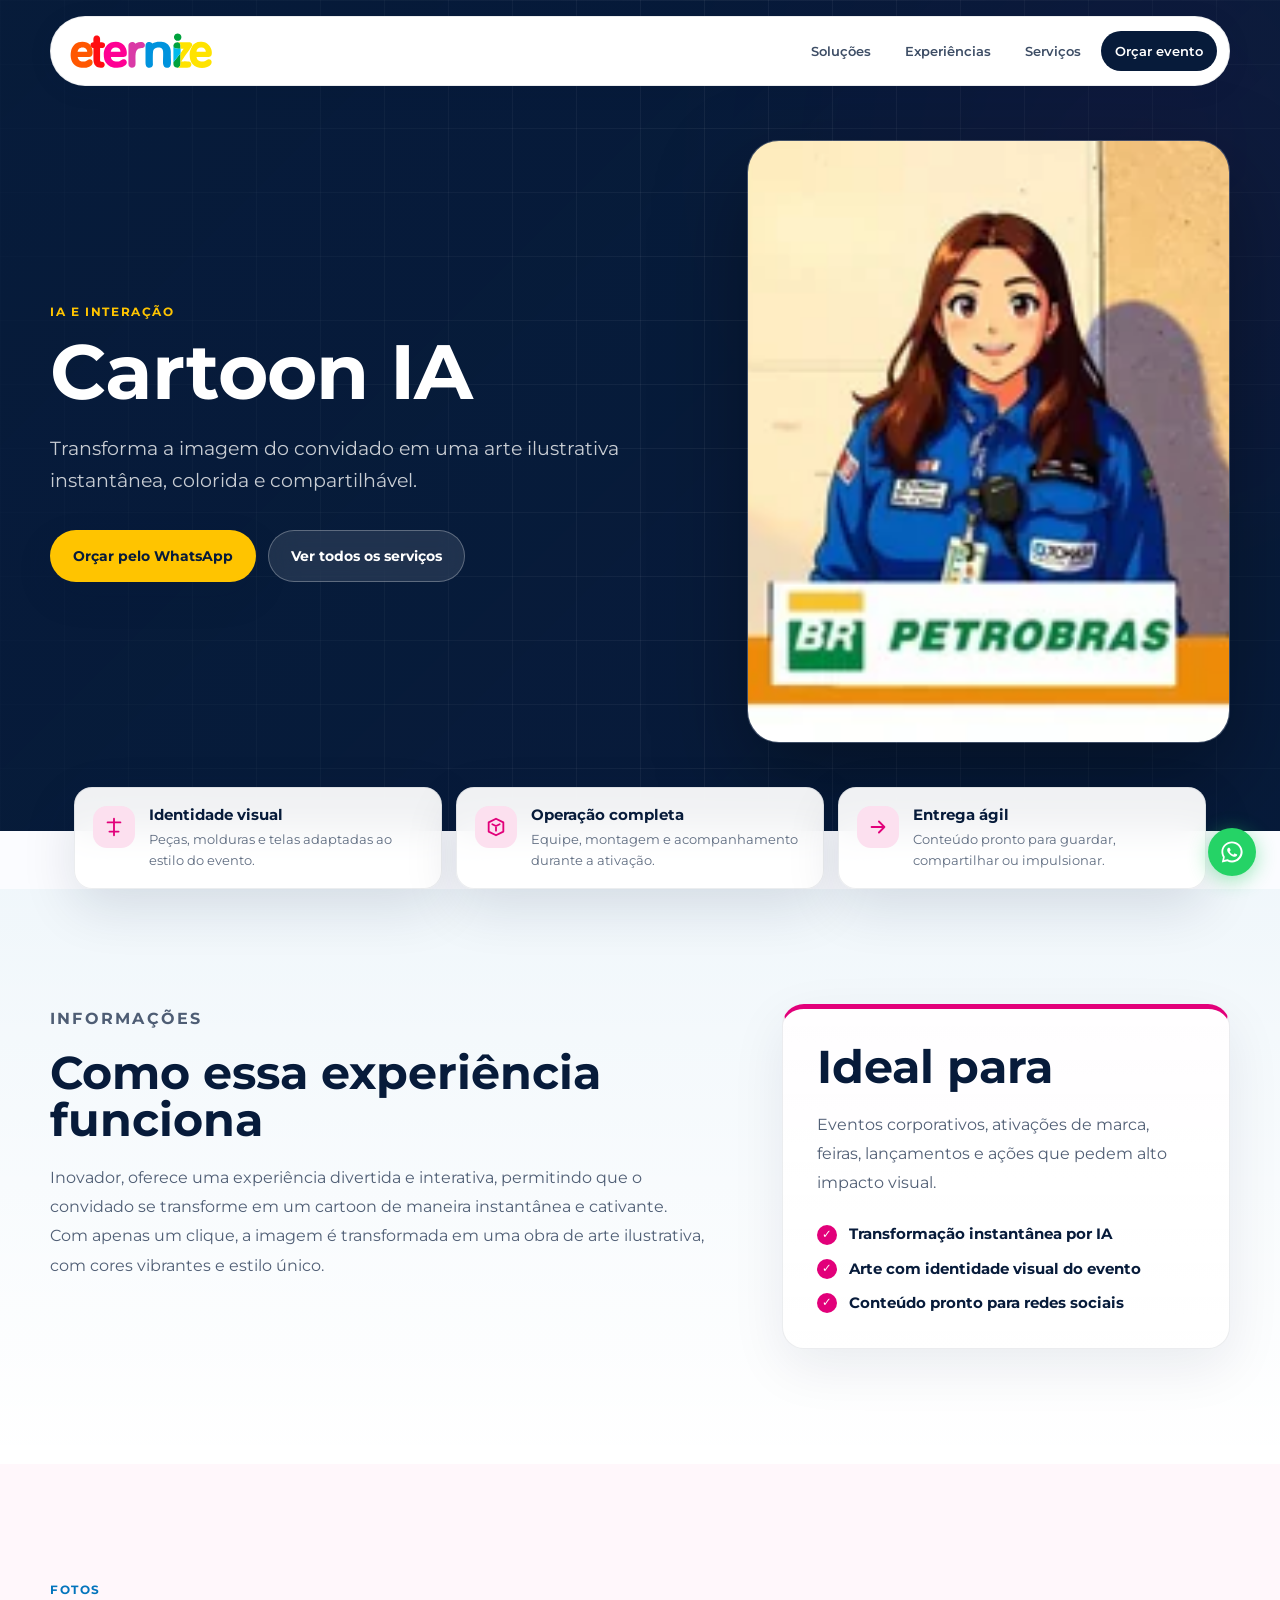
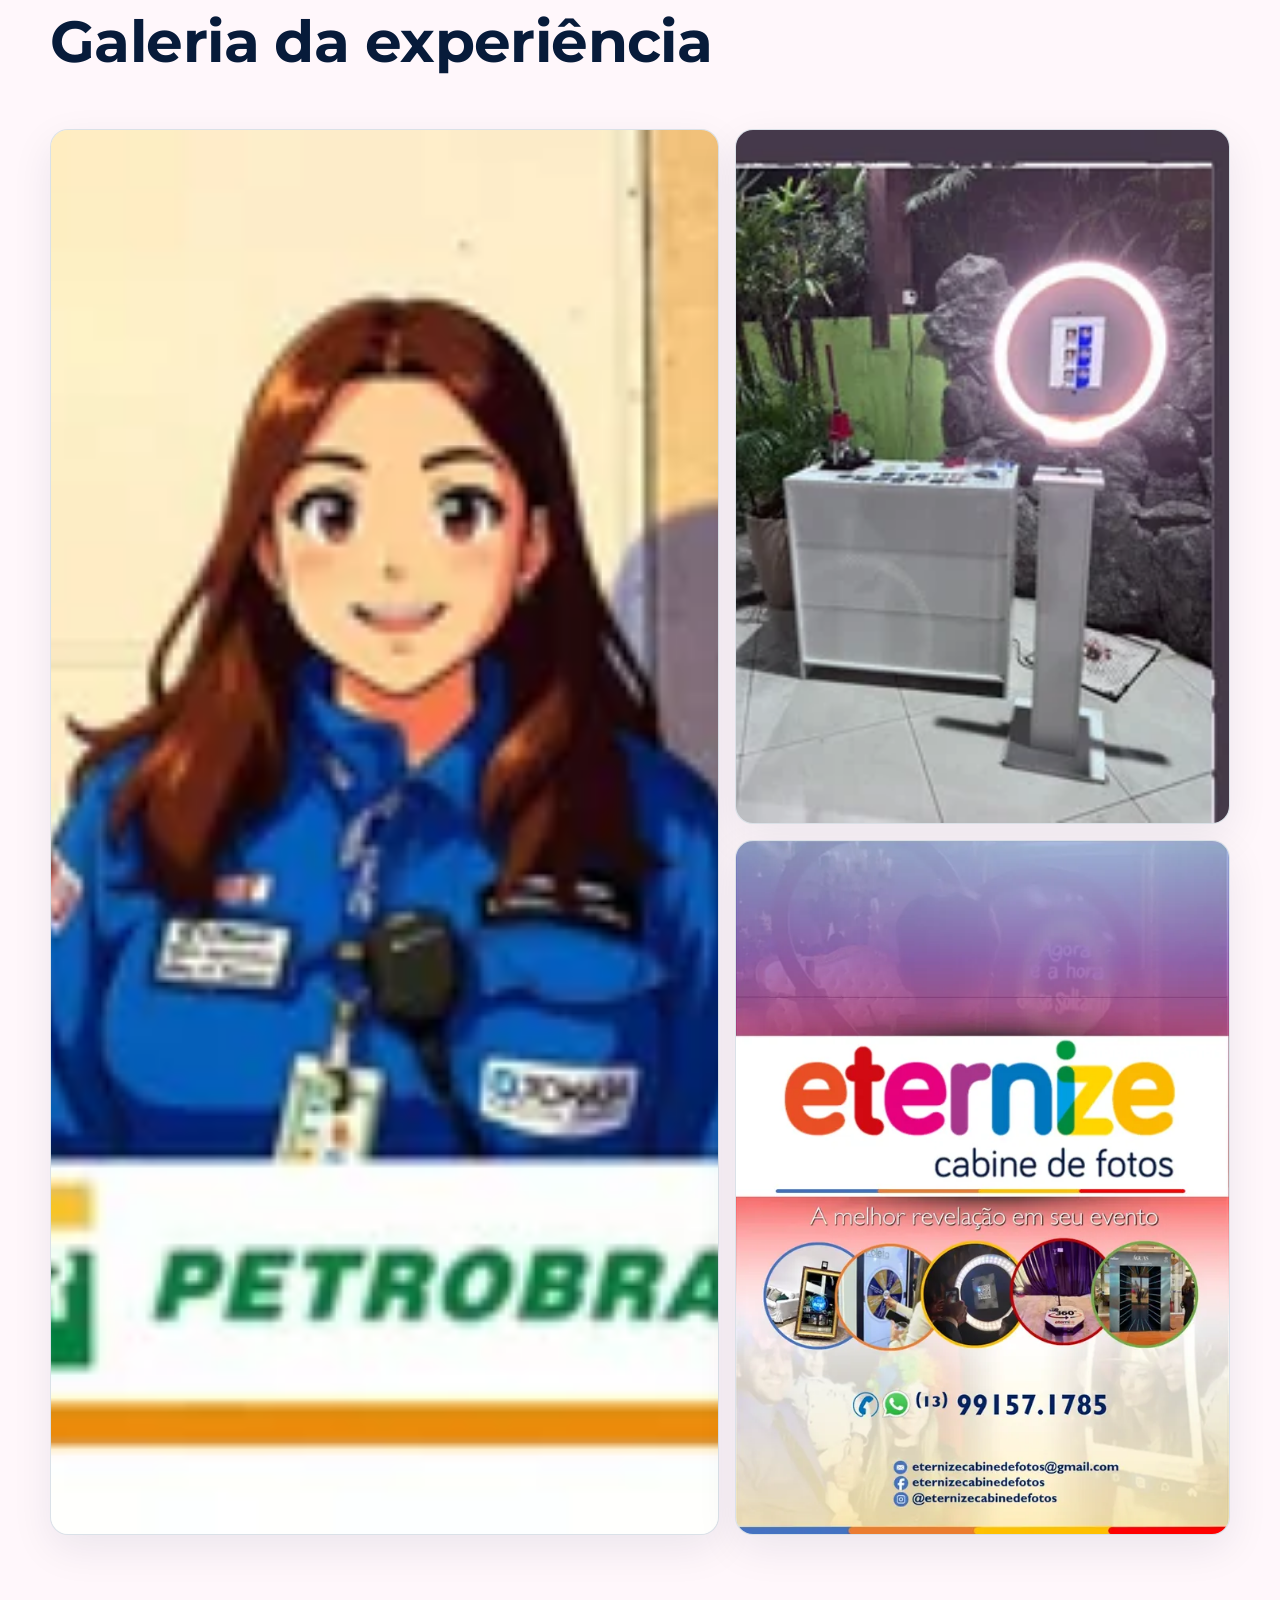
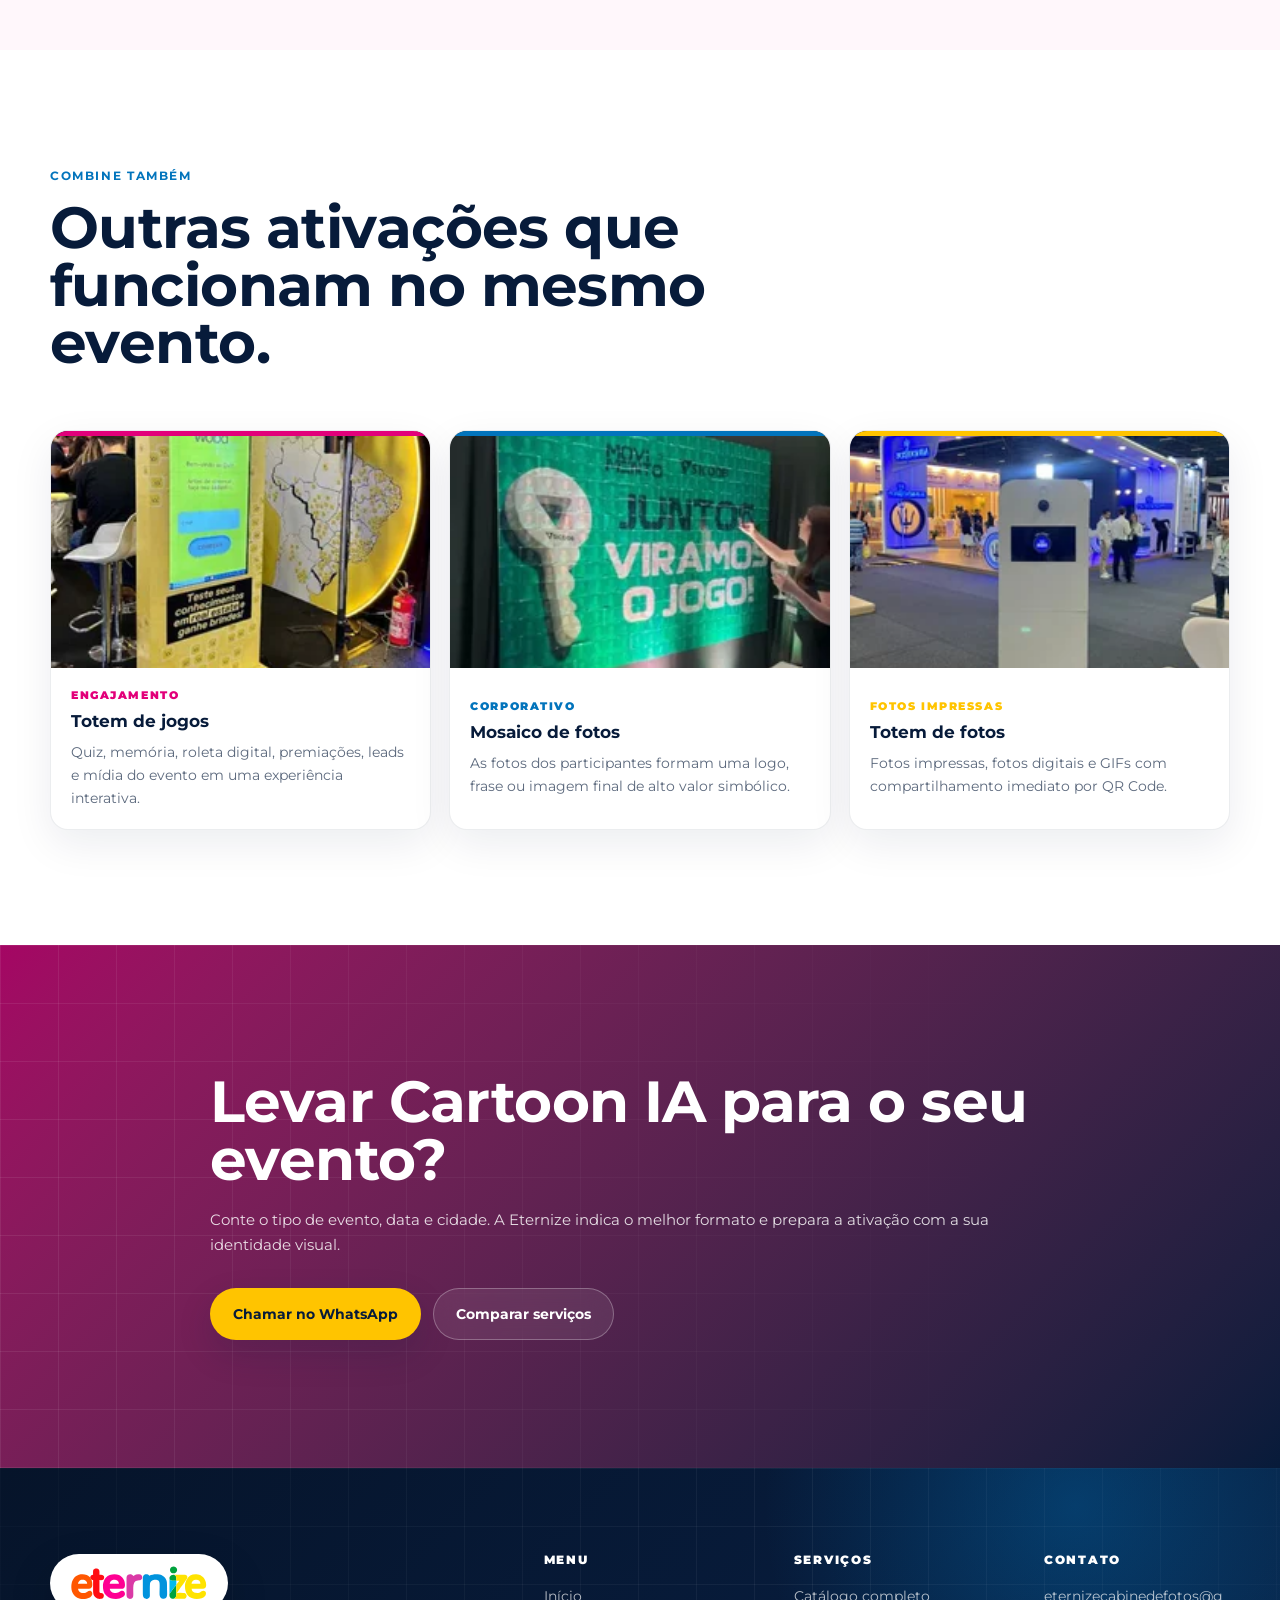
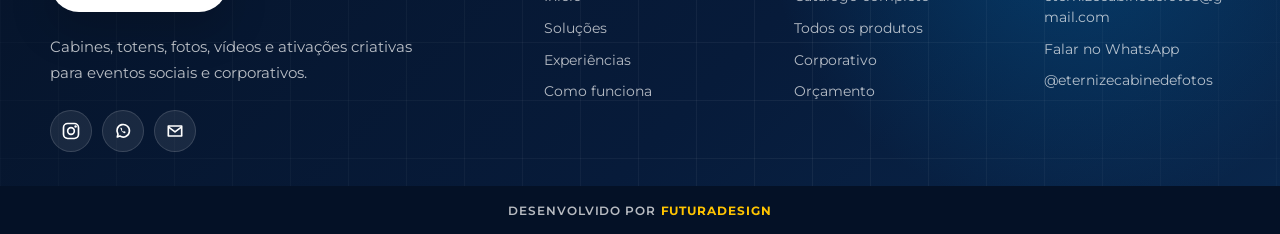
==== commit bb99ea7b: "Cria footer completo" ====
--- a/produto.html
+++ b/produto.html
@@ -127,10 +127,59 @@
     </main>
 
     <footer class="site-footer">
-      <p>Eternize Cabine de Fotos © 2026</p>
-      <a href="mailto:eternizecabinedefotos@gmail.com">eternizecabinedefotos@gmail.com</a>
-      <a href="https://www.instagram.com/eternizecabinedefotos/" target="_blank" rel="noreferrer">Instagram</a>
+      <div class="footer-shell">
+        <div class="footer-brand">
+          <a class="footer-logo" href="index.html#inicio" aria-label="Eternize Cabine de Fotos">
+            <img src="logosvg.svg" alt="Eternize cabine de fotos" />
+          </a>
+          <p>Cabines, totens, fotos, vídeos e ativações criativas para eventos sociais e corporativos.</p>
+          <div class="footer-socials" aria-label="Redes sociais">
+            <a class="footer-social" href="https://www.instagram.com/eternizecabinedefotos/" target="_blank" rel="noreferrer" aria-label="Instagram">
+              <svg viewBox="0 0 24 24" fill="none" aria-hidden="true">
+                <rect x="3" y="3" width="18" height="18" rx="5" stroke="currentColor" stroke-width="2"/>
+                <circle cx="12" cy="12" r="4" stroke="currentColor" stroke-width="2"/>
+                <path d="M17.5 6.5h.01" stroke="currentColor" stroke-width="3" stroke-linecap="round"/>
+              </svg>
+            </a>
+            <a class="footer-social" href="https://wa.me/5513991571785?text=Ola%2C%20quero%20conhecer%20as%20ativacoes%20da%20Eternize." target="_blank" rel="noreferrer" aria-label="WhatsApp">
+              <svg viewBox="0 0 24 24" fill="none" aria-hidden="true">
+                <path d="M5.2 19.2 6 15.9a7.5 7.5 0 1 1 2.3 2.2l-3.1 1.1Z" stroke="currentColor" stroke-width="2" stroke-linejoin="round"/>
+                <path d="M9.2 8.8c.2 2.5 1.6 4.8 4.3 6 .5.2 1.2-.4 1.5-.9.2-.3.1-.7-.2-.9l-1.2-.7c-.3-.2-.7-.1-.9.1l-.4.4c-.8-.5-1.5-1.2-1.9-2l.4-.4c.3-.3.3-.7.1-1l-.7-1.1c-.2-.3-.6-.4-.9-.2-.6.2-1.1.4-1.1.7Z" fill="currentColor"/>
+              </svg>
+            </a>
+            <a class="footer-social" href="mailto:eternizecabinedefotos@gmail.com" aria-label="E-mail">
+              <svg viewBox="0 0 24 24" fill="none" aria-hidden="true">
+                <path d="M4 6h16v12H4V6Z" stroke="currentColor" stroke-width="2" stroke-linejoin="round"/>
+                <path d="m4 7 8 6 8-6" stroke="currentColor" stroke-width="2" stroke-linejoin="round"/>
+              </svg>
+            </a>
+          </div>
+        </div>
+        <nav class="footer-column" aria-label="Links principais">
+          <h2>Menu</h2>
+          <a href="index.html#inicio">Início</a>
+          <a href="index.html#solucoes">Soluções</a>
+          <a href="index.html#experiencias">Experiências</a>
+          <a href="index.html#processo">Como funciona</a>
+        </nav>
+        <nav class="footer-column" aria-label="Serviços">
+          <h2>Serviços</h2>
+          <a href="servicos.html">Catálogo completo</a>
+          <a href="servicos.html#todos-servicos">Todos os produtos</a>
+          <a href="index.html#corporativo">Corporativo</a>
+          <a href="index.html#contato">Orçamento</a>
+        </nav>
+        <div class="footer-column footer-contact">
+          <h2>Contato</h2>
+          <a href="mailto:eternizecabinedefotos@gmail.com">eternizecabinedefotos@gmail.com</a>
+          <a href="https://wa.me/5513991571785?text=Ola%2C%20quero%20um%20orcamento%20com%20a%20Eternize." target="_blank" rel="noreferrer">Falar no WhatsApp</a>
+          <a href="https://www.instagram.com/eternizecabinedefotos/" target="_blank" rel="noreferrer">@eternizecabinedefotos</a>
+        </div>
+      </div>
     </footer>
+    <div class="footer-credit">
+      <a href="https://agenciafuturadesign.com" target="_blank" rel="noreferrer">Desenvolvido por <strong>FUTURADESIGN</strong></a>
+    </div>
 
     <a class="wpp-float" href="https://wa.me/5513991571785?text=Ola%2C%20quero%20conhecer%20as%20ativacoes%20da%20Eternize." target="_blank" rel="noreferrer" aria-label="Falar no WhatsApp">
       <svg viewBox="0 0 32 32" fill="currentColor" aria-hidden="true">
--- a/styles.css
+++ b/styles.css
@@ -1685,51 +1685,160 @@
 }
 
 .process {
-  background: #f4fbf6;
+  position: relative;
+  display: grid;
+  grid-template-columns: minmax(0, 0.72fr) minmax(520px, 1fr);
+  gap: clamp(34px, 7vw, 92px);
+  align-items: center;
+  overflow: hidden;
+  isolation: isolate;
+  background:
+    radial-gradient(circle at 88% 16%, rgba(10, 166, 75, 0.16), transparent 28%),
+    linear-gradient(135deg, #f7fff9 0%, #ffffff 52%, #f1fbf5 100%);
+}
+
+.process::before {
+  position: absolute;
+  inset: 0;
+  z-index: -1;
+  background-image:
+    linear-gradient(rgba(10, 166, 75, 0.08) 1px, transparent 1px),
+    linear-gradient(90deg, rgba(10, 166, 75, 0.08) 1px, transparent 1px);
+  background-size: 72px 72px;
+  mask-image: linear-gradient(90deg, rgba(0, 0, 0, 0.22), #000 64%, rgba(0, 0, 0, 0.32));
+  content: "";
+}
+
+.process .section-heading {
+  position: relative;
+  z-index: 1;
+  max-width: 620px;
+  margin-bottom: 0;
+}
+
+.process .section-heading h2 {
+  font-size: clamp(2.4rem, 5.6vw, 5.8rem);
+  line-height: 0.98;
 }
 
 .process-grid {
   position: relative;
+  z-index: 1;
   display: grid;
-  grid-template-columns: repeat(4, minmax(0, 1fr));
-  gap: 14px;
+  grid-template-columns: repeat(2, minmax(0, 1fr));
+  gap: 18px;
+  isolation: isolate;
+}
+
+.process-grid::before,
+.process-grid::after {
+  position: absolute;
+  z-index: -1;
+  background: linear-gradient(90deg, transparent, rgba(10, 166, 75, 0.28), transparent);
+  content: "";
+  pointer-events: none;
+}
+
+.process-grid::before {
+  top: 50%;
+  right: 28px;
+  left: 28px;
+  height: 1px;
+}
+
+.process-grid::after {
+  top: 28px;
+  bottom: 28px;
+  left: 50%;
+  width: 1px;
+  background: linear-gradient(180deg, transparent, rgba(10, 166, 75, 0.28), transparent);
 }
 
 .process-step {
   position: relative;
-  min-height: 210px;
-  border: 1px solid rgba(10, 166, 75, 0.14);
-  border-radius: 14px;
-  padding: 24px;
-  background: var(--white);
-}
-
-.process-step span {
+  min-height: 250px;
+  overflow: hidden;
+  border: 1px solid rgba(10, 166, 75, 0.13);
+  border-radius: 24px;
+  padding: clamp(22px, 2.6vw, 30px);
+  background:
+    linear-gradient(180deg, rgba(255, 255, 255, 0.96), rgba(255, 255, 255, 0.88)),
+    linear-gradient(135deg, rgba(10, 166, 75, 0.1), transparent);
+  box-shadow: 0 18px 54px rgba(7, 27, 58, 0.08);
+  transition:
+    transform 220ms ease,
+    border-color 220ms ease,
+    box-shadow 220ms ease;
+}
+
+.process-step::before {
+  position: absolute;
+  inset: 0 0 auto;
+  height: 5px;
+  background: linear-gradient(90deg, var(--green), rgba(255, 196, 0, 0.9));
+  content: "";
+}
+
+.process-step:hover {
+  border-color: rgba(10, 166, 75, 0.28);
+  box-shadow: 0 28px 72px rgba(7, 27, 58, 0.14);
+  transform: translateY(-4px);
+}
+
+.process-step-head {
+  display: flex;
+  align-items: center;
+  justify-content: space-between;
+  gap: 16px;
+  margin-bottom: clamp(26px, 4vw, 42px);
+}
+
+.process-icon,
+.process-number {
   position: relative;
   z-index: 1;
   display: inline-flex;
-  width: 40px;
-  height: 40px;
   align-items: center;
   justify-content: center;
-  margin-bottom: 28px;
-  border-radius: 50%;
+  border-radius: 999px;
+}
+
+.process-icon {
+  width: 56px;
+  height: 56px;
   color: var(--white);
-  background: var(--green);
+  background:
+    linear-gradient(135deg, var(--green), #22c968);
+  box-shadow: 0 14px 32px rgba(10, 166, 75, 0.28);
+}
+
+.process-icon svg {
+  width: 25px;
+  height: 25px;
+}
+
+.process-number {
+  width: 34px;
+  height: 34px;
+  border: 1px solid rgba(10, 166, 75, 0.16);
+  color: var(--green);
+  background: #f4fbf6;
   font-size: 0.84rem;
   font-weight: 800;
 }
 
 .process-step h3 {
-  font-size: 0.9rem;
-  font-weight: 700;
+  margin-bottom: 14px;
+  font-size: clamp(1.04rem, 1.4vw, 1.28rem);
+  font-weight: 800;
+  letter-spacing: 0;
 }
 
 .process-step p {
   margin-bottom: 0;
   color: var(--muted);
-  font-size: 0.88rem;
-  line-height: 1.58;
+  font-size: 0.92rem;
+  line-height: 1.68;
 }
 
 .final-cta {
@@ -1780,23 +1889,152 @@
 }
 
 .site-footer {
+  position: relative;
+  overflow: hidden;
+  isolation: isolate;
+  padding: clamp(56px, 7vw, 86px) max(24px, calc((100vw - 1180px) / 2)) 34px;
+  color: rgba(255, 255, 255, 0.78);
+  background:
+    radial-gradient(circle at 84% 12%, rgba(2, 116, 188, 0.36), transparent 28%),
+    linear-gradient(135deg, #06142a 0%, #071b3a 58%, #09264b 100%);
+}
+
+.site-footer::before {
+  position: absolute;
+  inset: 0;
+  z-index: -1;
+  background-image:
+    linear-gradient(rgba(255, 255, 255, 0.055) 1px, transparent 1px),
+    linear-gradient(90deg, rgba(255, 255, 255, 0.055) 1px, transparent 1px);
+  background-size: 58px 58px;
+  mask-image: linear-gradient(90deg, rgba(0, 0, 0, 0.38), #000 64%, rgba(0, 0, 0, 0.44));
+  content: "";
+}
+
+.footer-shell {
+  display: grid;
+  grid-template-columns: minmax(260px, 1.2fr) repeat(3, minmax(150px, 0.52fr));
+  gap: clamp(30px, 5vw, 72px);
+}
+
+.footer-brand {
+  max-width: 390px;
+}
+
+.footer-logo {
+  display: inline-flex;
+  width: 178px;
+  height: 58px;
+  align-items: center;
+  justify-content: center;
+  margin-bottom: 22px;
+  border-radius: 999px;
+  background: var(--white);
+  box-shadow: 0 18px 44px rgba(0, 0, 0, 0.18);
+}
+
+.footer-logo img {
+  width: 138px;
+  height: auto;
+}
+
+.footer-brand p {
+  margin: 0 0 24px;
+  color: rgba(255, 255, 255, 0.72);
+  font-size: 0.94rem;
+  line-height: 1.72;
+}
+
+.footer-socials {
   display: flex;
-  min-height: 92px;
-  align-items: center;
-  justify-content: space-between;
-  gap: 18px;
-  padding: 24px max(24px, calc((100vw - 1180px) / 2));
+  flex-wrap: wrap;
+  gap: 10px;
+}
+
+.footer-social {
+  display: inline-flex;
+  width: 42px;
+  height: 42px;
+  align-items: center;
+  justify-content: center;
+  border: 1px solid rgba(255, 255, 255, 0.14);
+  border-radius: 999px;
+  color: var(--white);
+  background: rgba(255, 255, 255, 0.08);
+  transition:
+    transform 180ms ease,
+    border-color 180ms ease,
+    background-color 180ms ease;
+}
+
+.footer-social:hover {
+  border-color: rgba(255, 196, 0, 0.72);
+  background: rgba(255, 196, 0, 0.14);
+  transform: translateY(-2px);
+}
+
+.footer-social svg {
+  width: 20px;
+  height: 20px;
+}
+
+.footer-column {
+  display: grid;
+  align-content: start;
+  gap: 11px;
+}
+
+.footer-column h2 {
+  margin-bottom: 8px;
+  color: var(--white);
+  font-size: 0.78rem;
+  font-weight: 900;
+  letter-spacing: 0.14em;
+  text-transform: uppercase;
+}
+
+.footer-column a {
+  width: fit-content;
+  color: rgba(255, 255, 255, 0.7);
+  font-size: 0.9rem;
+  line-height: 1.45;
+  transition:
+    color 180ms ease,
+    transform 180ms ease;
+}
+
+.footer-column a:hover {
+  color: var(--yellow);
+  transform: translateX(3px);
+}
+
+.footer-contact a {
+  max-width: 270px;
+  overflow-wrap: anywhere;
+}
+
+.footer-credit {
+  display: flex;
+  min-height: 48px;
+  align-items: center;
+  justify-content: center;
+  padding: 12px 24px;
+  color: rgba(255, 255, 255, 0.68);
+  background: #041126;
+  font-size: 0.78rem;
+  font-weight: 600;
+  letter-spacing: 0.08em;
+  text-align: center;
+  text-transform: uppercase;
+}
+
+.footer-credit a {
   color: rgba(255, 255, 255, 0.72);
-  background: #06142a;
-  font-size: 0.92rem;
-}
-
-.site-footer p {
-  margin: 0;
-}
-
-.site-footer a:hover {
-  color: var(--white);
+}
+
+.footer-credit a:hover,
+.footer-credit strong {
+  color: var(--yellow);
 }
 
 /* ─── Split-text animation ─────────────────────────────────────── */
@@ -1852,6 +2090,15 @@
 
   .hero {
     padding-top: 120px;
+  }
+
+  .process {
+    grid-template-columns: 1fr;
+    align-items: start;
+  }
+
+  .process .section-heading {
+    max-width: 760px;
   }
 
   .goals-grid,
@@ -2038,6 +2285,11 @@
     grid-template-columns: 1fr;
   }
 
+  .process-grid::before,
+  .process-grid::after {
+    display: none;
+  }
+
   .goals-card,
   .process-step {
     min-height: auto;
@@ -2077,15 +2329,28 @@
     aspect-ratio: 4 / 3;
   }
 
-  .site-footer {
-    flex-direction: column;
-    align-items: flex-start;
+  .footer-shell {
+    grid-template-columns: 1fr 1fr;
+  }
+
+  .footer-brand {
+    max-width: none;
+    grid-column: 1 / -1;
   }
 }
 
 @media (max-width: 600px) {
   .site-header {
     width: min(calc(100% - 20px), 370px);
+  }
+
+  .footer-shell {
+    grid-template-columns: 1fr;
+  }
+
+  .footer-logo {
+    width: 164px;
+    height: 54px;
   }
 }
 
@@ -2111,6 +2376,20 @@
     padding: 20px;
   }
 
+  .process .section-heading h2 {
+    font-size: clamp(2rem, 11vw, 3.1rem);
+  }
+
+  .process-step {
+    border-radius: 20px;
+    padding: 22px;
+  }
+
+  .process-icon {
+    width: 50px;
+    height: 50px;
+  }
+
   .experience-carousel .service-card {
     flex-basis: min(78vw, 310px);
     height: 414px;
@@ -2120,26 +2399,6 @@
     height: 184px;
   }
 
-}
-
-@media (min-width: 781px) {
-  .process-grid::before {
-    content: "";
-    position: absolute;
-    top: calc(24px + 20px); /* padding-top + half bubble height */
-    left: calc(12.5% + 20px);
-    right: calc(12.5% + 20px);
-    height: 1px;
-    background: linear-gradient(
-      90deg,
-      transparent,
-      rgba(10, 166, 75, 0.4) 15%,
-      rgba(10, 166, 75, 0.4) 85%,
-      transparent
-    );
-    pointer-events: none;
-    z-index: 0;
-  }
 }
 
 @media (prefers-reduced-motion: reduce) {
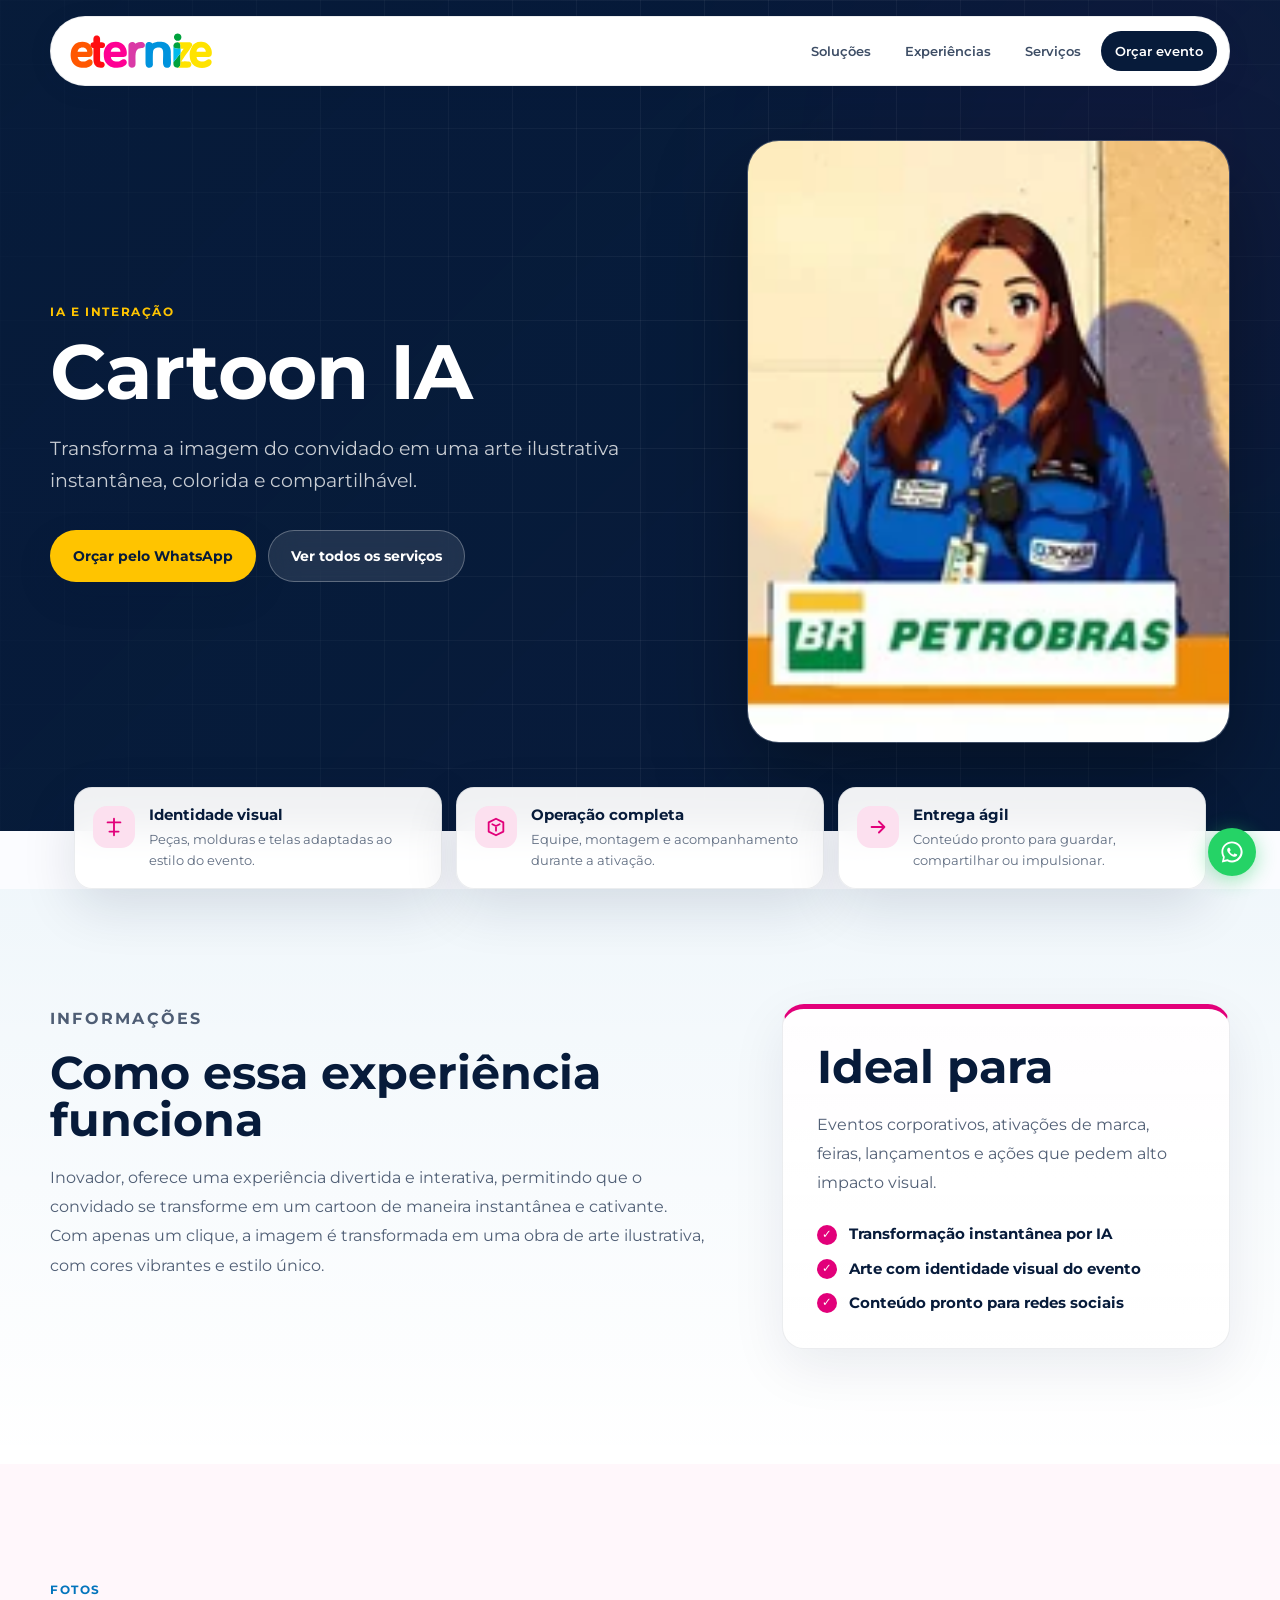
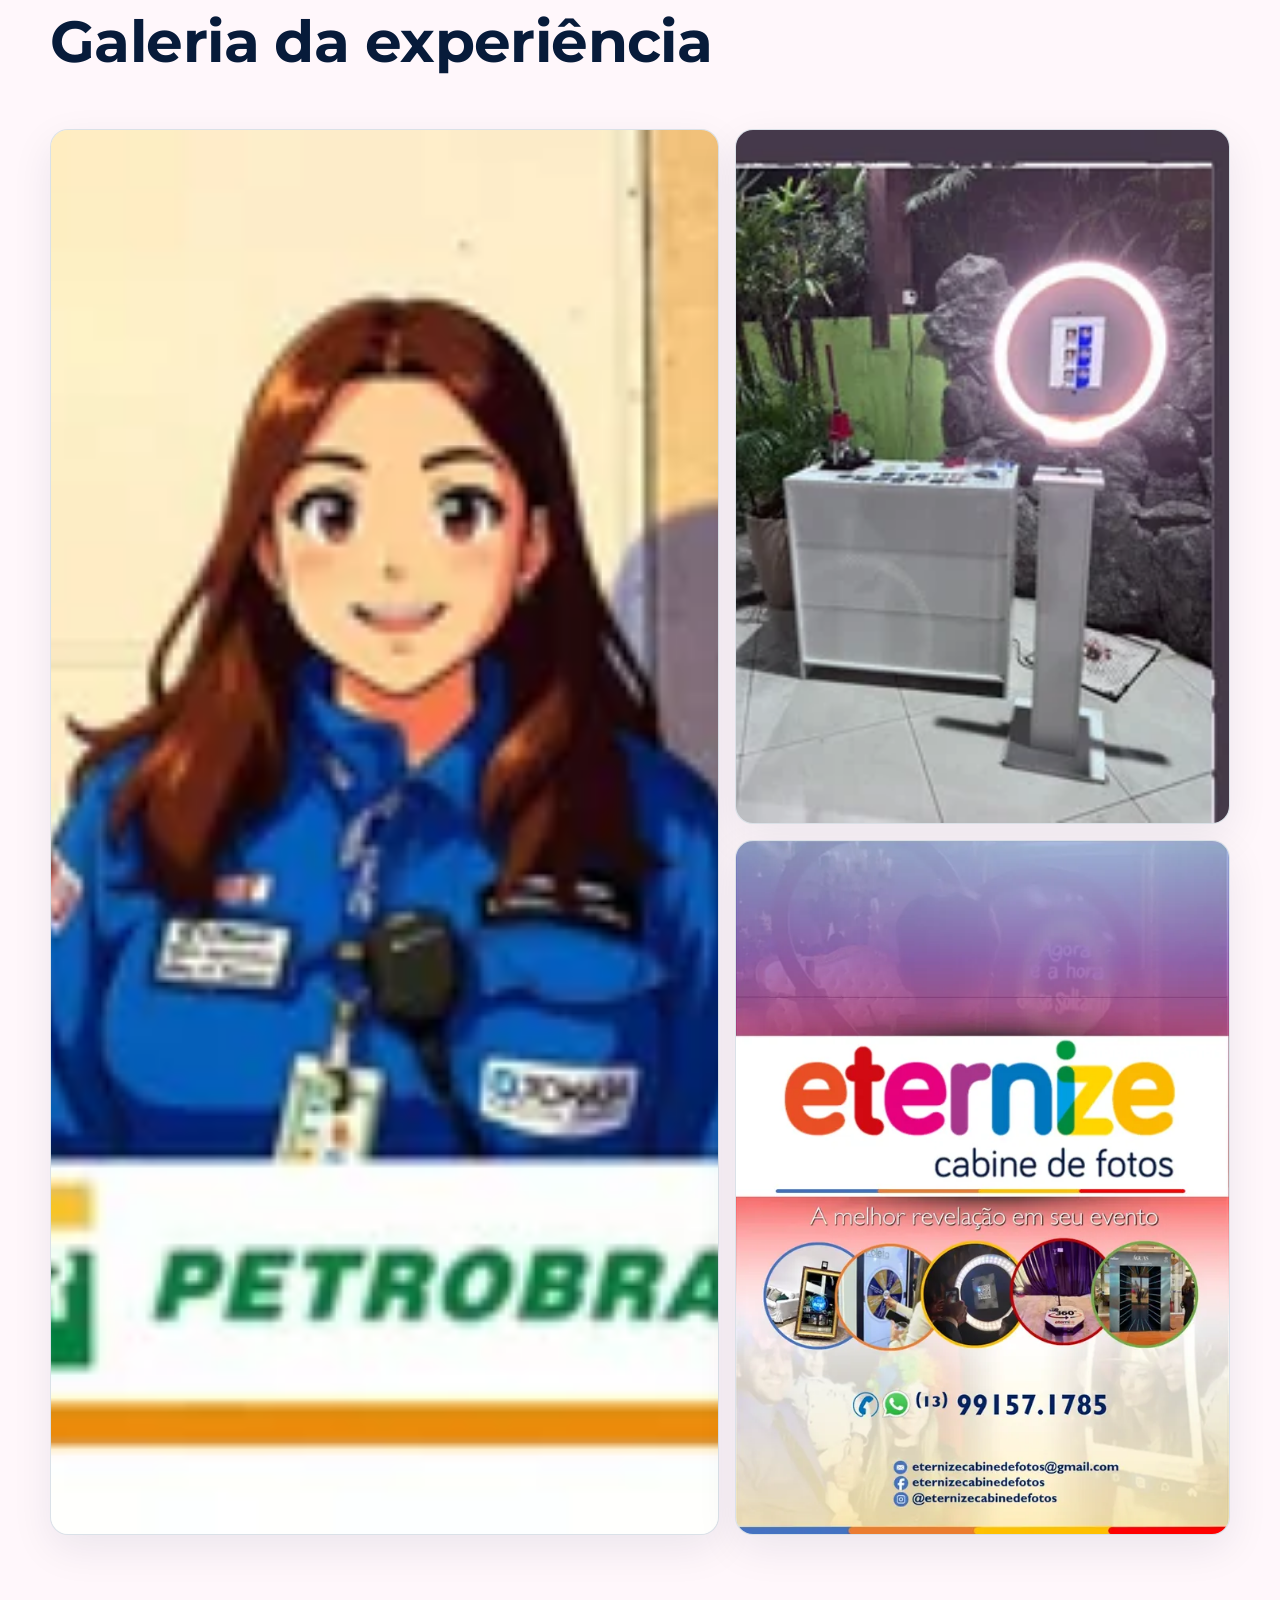
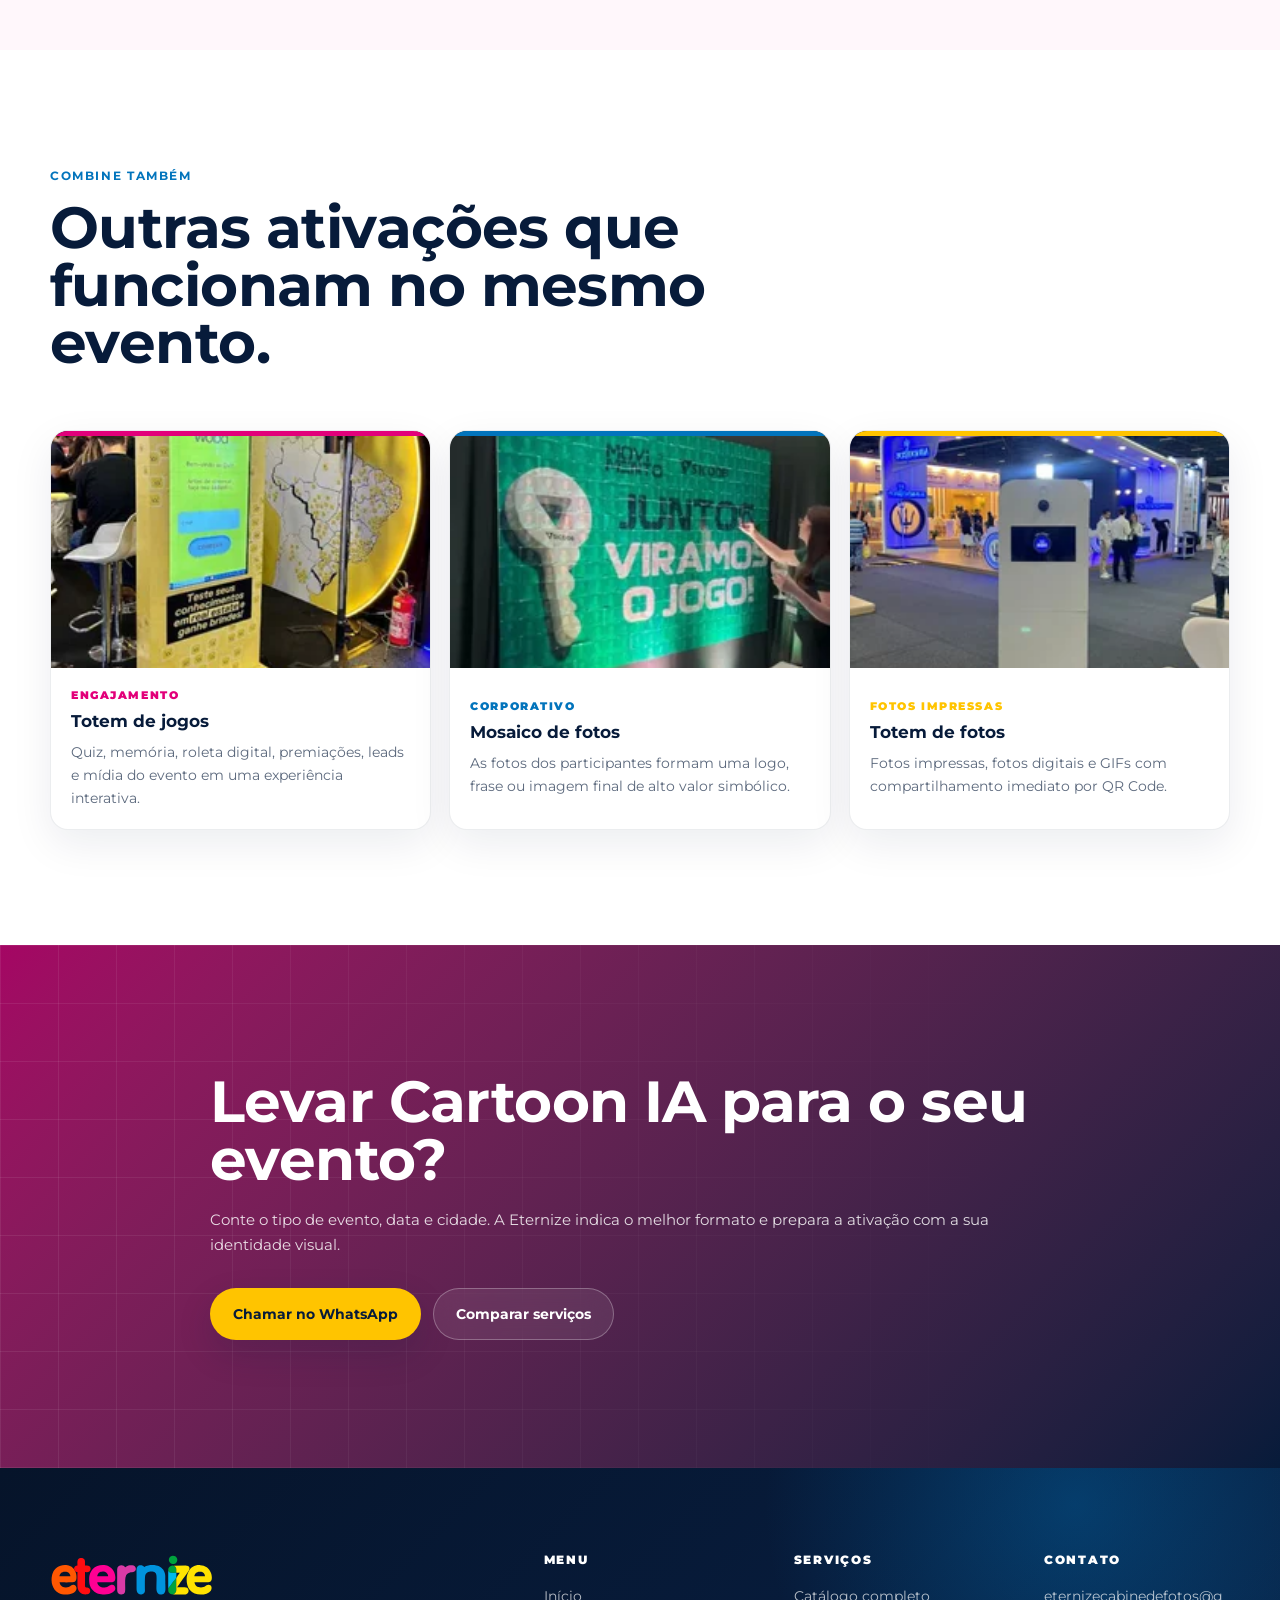
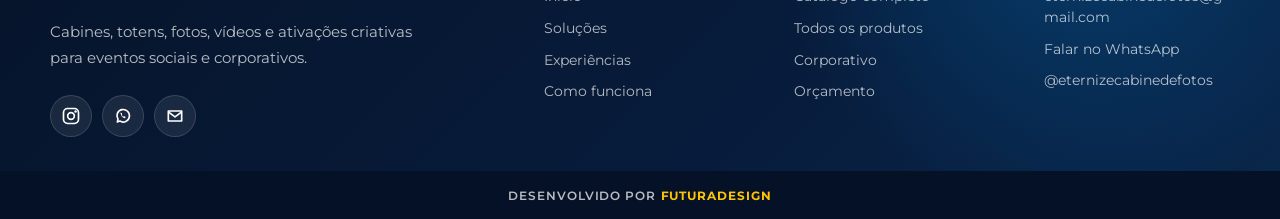
==== commit 338237ec: "Atualiza o selo do rodapé para o domínio novo futurabr.com O domínio da agência mudou de agenciafutu" ====
--- a/produto.html
+++ b/produto.html
@@ -178,7 +178,7 @@
       </div>
     </footer>
     <div class="footer-credit">
-      <a href="https://agenciafuturadesign.com" target="_blank" rel="noreferrer">Desenvolvido por <strong>FUTURADESIGN</strong></a>
+      <a href="https://futurabr.com" target="_blank" rel="noreferrer">Desenvolvido por <strong>FUTURADESIGN</strong></a>
     </div>
 
     <a class="wpp-float" href="https://wa.me/5513991571785?text=Ola%2C%20quero%20conhecer%20as%20ativacoes%20da%20Eternize." target="_blank" rel="noreferrer" aria-label="Falar no WhatsApp">
--- a/styles.css
+++ b/styles.css
@@ -1686,80 +1686,54 @@
 
 .process {
   position: relative;
-  display: grid;
-  grid-template-columns: minmax(0, 0.72fr) minmax(520px, 1fr);
-  gap: clamp(34px, 7vw, 92px);
-  align-items: center;
+  display: block;
   overflow: hidden;
   isolation: isolate;
   background:
-    radial-gradient(circle at 88% 16%, rgba(10, 166, 75, 0.16), transparent 28%),
-    linear-gradient(135deg, #f7fff9 0%, #ffffff 52%, #f1fbf5 100%);
-}
-
-.process::before {
-  position: absolute;
-  inset: 0;
-  z-index: -1;
-  background-image:
-    linear-gradient(rgba(10, 166, 75, 0.08) 1px, transparent 1px),
-    linear-gradient(90deg, rgba(10, 166, 75, 0.08) 1px, transparent 1px);
-  background-size: 72px 72px;
-  mask-image: linear-gradient(90deg, rgba(0, 0, 0, 0.22), #000 64%, rgba(0, 0, 0, 0.32));
-  content: "";
+    radial-gradient(circle at 86% 12%, rgba(10, 166, 75, 0.14), transparent 28%),
+    linear-gradient(135deg, #f7fff9 0%, #ffffff 54%, #f2fbf5 100%);
 }
 
 .process .section-heading {
   position: relative;
   z-index: 1;
-  max-width: 620px;
-  margin-bottom: 0;
+  max-width: 760px;
+  margin-bottom: clamp(38px, 5vw, 62px);
 }
 
 .process .section-heading h2 {
-  font-size: clamp(2.4rem, 5.6vw, 5.8rem);
-  line-height: 0.98;
+  font-size: clamp(2.05rem, 4vw, 4.2rem);
+  line-height: 1.02;
 }
 
 .process-grid {
   position: relative;
   z-index: 1;
   display: grid;
-  grid-template-columns: repeat(2, minmax(0, 1fr));
+  grid-template-columns: repeat(4, minmax(0, 1fr));
   gap: 18px;
   isolation: isolate;
 }
 
-.process-grid::before,
-.process-grid::after {
+.process-grid::before {
   position: absolute;
-  z-index: -1;
+  top: 48px;
+  right: 36px;
+  left: 36px;
+  z-index: 0;
+  height: 2px;
   background: linear-gradient(90deg, transparent, rgba(10, 166, 75, 0.28), transparent);
   content: "";
   pointer-events: none;
 }
 
-.process-grid::before {
-  top: 50%;
-  right: 28px;
-  left: 28px;
-  height: 1px;
-}
-
-.process-grid::after {
-  top: 28px;
-  bottom: 28px;
-  left: 50%;
-  width: 1px;
-  background: linear-gradient(180deg, transparent, rgba(10, 166, 75, 0.28), transparent);
-}
-
 .process-step {
   position: relative;
-  min-height: 250px;
+  z-index: 1;
+  min-height: 260px;
   overflow: hidden;
   border: 1px solid rgba(10, 166, 75, 0.13);
-  border-radius: 24px;
+  border-radius: 22px;
   padding: clamp(22px, 2.6vw, 30px);
   background:
     linear-gradient(180deg, rgba(255, 255, 255, 0.96), rgba(255, 255, 255, 0.88)),
@@ -1772,11 +1746,7 @@
 }
 
 .process-step::before {
-  position: absolute;
-  inset: 0 0 auto;
-  height: 5px;
-  background: linear-gradient(90deg, var(--green), rgba(255, 196, 0, 0.9));
-  content: "";
+  display: none;
 }
 
 .process-step:hover {
@@ -1790,7 +1760,7 @@
   align-items: center;
   justify-content: space-between;
   gap: 16px;
-  margin-bottom: clamp(26px, 4vw, 42px);
+  margin-bottom: clamp(24px, 3vw, 34px);
 }
 
 .process-icon,
@@ -1804,27 +1774,28 @@
 }
 
 .process-icon {
-  width: 56px;
-  height: 56px;
+  width: 44px;
+  height: 44px;
+  color: var(--green);
+  background: #f0fbf4;
+  box-shadow: none;
+}
+
+.process-icon svg {
+  width: 21px;
+  height: 21px;
+}
+
+.process-number {
+  order: -1;
+  width: 46px;
+  height: 46px;
+  border: 6px solid #f7fff9;
   color: var(--white);
-  background:
-    linear-gradient(135deg, var(--green), #22c968);
-  box-shadow: 0 14px 32px rgba(10, 166, 75, 0.28);
-}
-
-.process-icon svg {
-  width: 25px;
-  height: 25px;
-}
-
-.process-number {
-  width: 34px;
-  height: 34px;
-  border: 1px solid rgba(10, 166, 75, 0.16);
-  color: var(--green);
-  background: #f4fbf6;
-  font-size: 0.84rem;
-  font-weight: 800;
+  background: var(--green);
+  box-shadow: 0 14px 30px rgba(10, 166, 75, 0.24);
+  font-size: 0.9rem;
+  font-weight: 900;
 }
 
 .process-step h3 {
@@ -1870,7 +1841,9 @@
   height: 72px;
   margin: 0 auto 28px;
   border-radius: 999px;
-  object-fit: cover;
+  object-fit: contain;
+  padding: 10px 20px;
+  background: var(--white);
 }
 
 .final-inner h2 {
@@ -1899,18 +1872,6 @@
     linear-gradient(135deg, #06142a 0%, #071b3a 58%, #09264b 100%);
 }
 
-.site-footer::before {
-  position: absolute;
-  inset: 0;
-  z-index: -1;
-  background-image:
-    linear-gradient(rgba(255, 255, 255, 0.055) 1px, transparent 1px),
-    linear-gradient(90deg, rgba(255, 255, 255, 0.055) 1px, transparent 1px);
-  background-size: 58px 58px;
-  mask-image: linear-gradient(90deg, rgba(0, 0, 0, 0.38), #000 64%, rgba(0, 0, 0, 0.44));
-  content: "";
-}
-
 .footer-shell {
   display: grid;
   grid-template-columns: minmax(260px, 1.2fr) repeat(3, minmax(150px, 0.52fr));
@@ -1923,18 +1884,15 @@
 
 .footer-logo {
   display: inline-flex;
-  width: 178px;
-  height: 58px;
+  width: 164px;
+  height: auto;
   align-items: center;
   justify-content: center;
   margin-bottom: 22px;
-  border-radius: 999px;
-  background: var(--white);
-  box-shadow: 0 18px 44px rgba(0, 0, 0, 0.18);
 }
 
 .footer-logo img {
-  width: 138px;
+  width: 164px;
   height: auto;
 }
 
@@ -2093,7 +2051,6 @@
   }
 
   .process {
-    grid-template-columns: 1fr;
     align-items: start;
   }
 
@@ -2104,6 +2061,10 @@
   .goals-grid,
   .process-grid {
     grid-template-columns: repeat(2, minmax(0, 1fr));
+  }
+
+  .process-grid::before {
+    display: none;
   }
 
   .service-grid {
@@ -2285,14 +2246,36 @@
     grid-template-columns: 1fr;
   }
 
-  .process-grid::before,
-  .process-grid::after {
-    display: none;
+  .process-grid {
+    position: relative;
+    gap: 18px;
+  }
+
+  .process-grid::before {
+    top: 18px;
+    bottom: 18px;
+    left: 23px;
+    display: block;
+    width: 2px;
+    height: auto;
+    background: linear-gradient(180deg, rgba(10, 166, 75, 0), rgba(10, 166, 75, 0.34), rgba(10, 166, 75, 0));
   }
 
   .goals-card,
   .process-step {
     min-height: auto;
+  }
+
+  .process-step {
+    margin-left: 62px;
+    overflow: visible;
+  }
+
+  .process-number {
+    position: absolute;
+    top: 22px;
+    left: -62px;
+    z-index: 2;
   }
 
   .goals-showcase {
@@ -2350,7 +2333,7 @@
 
   .footer-logo {
     width: 164px;
-    height: 54px;
+    height: auto;
   }
 }
 
@@ -2377,7 +2360,7 @@
   }
 
   .process .section-heading h2 {
-    font-size: clamp(2rem, 11vw, 3.1rem);
+    font-size: clamp(1.85rem, 9vw, 2.7rem);
   }
 
   .process-step {
@@ -2386,8 +2369,8 @@
   }
 
   .process-icon {
-    width: 50px;
-    height: 50px;
+    width: 42px;
+    height: 42px;
   }
 
   .experience-carousel .service-card {
